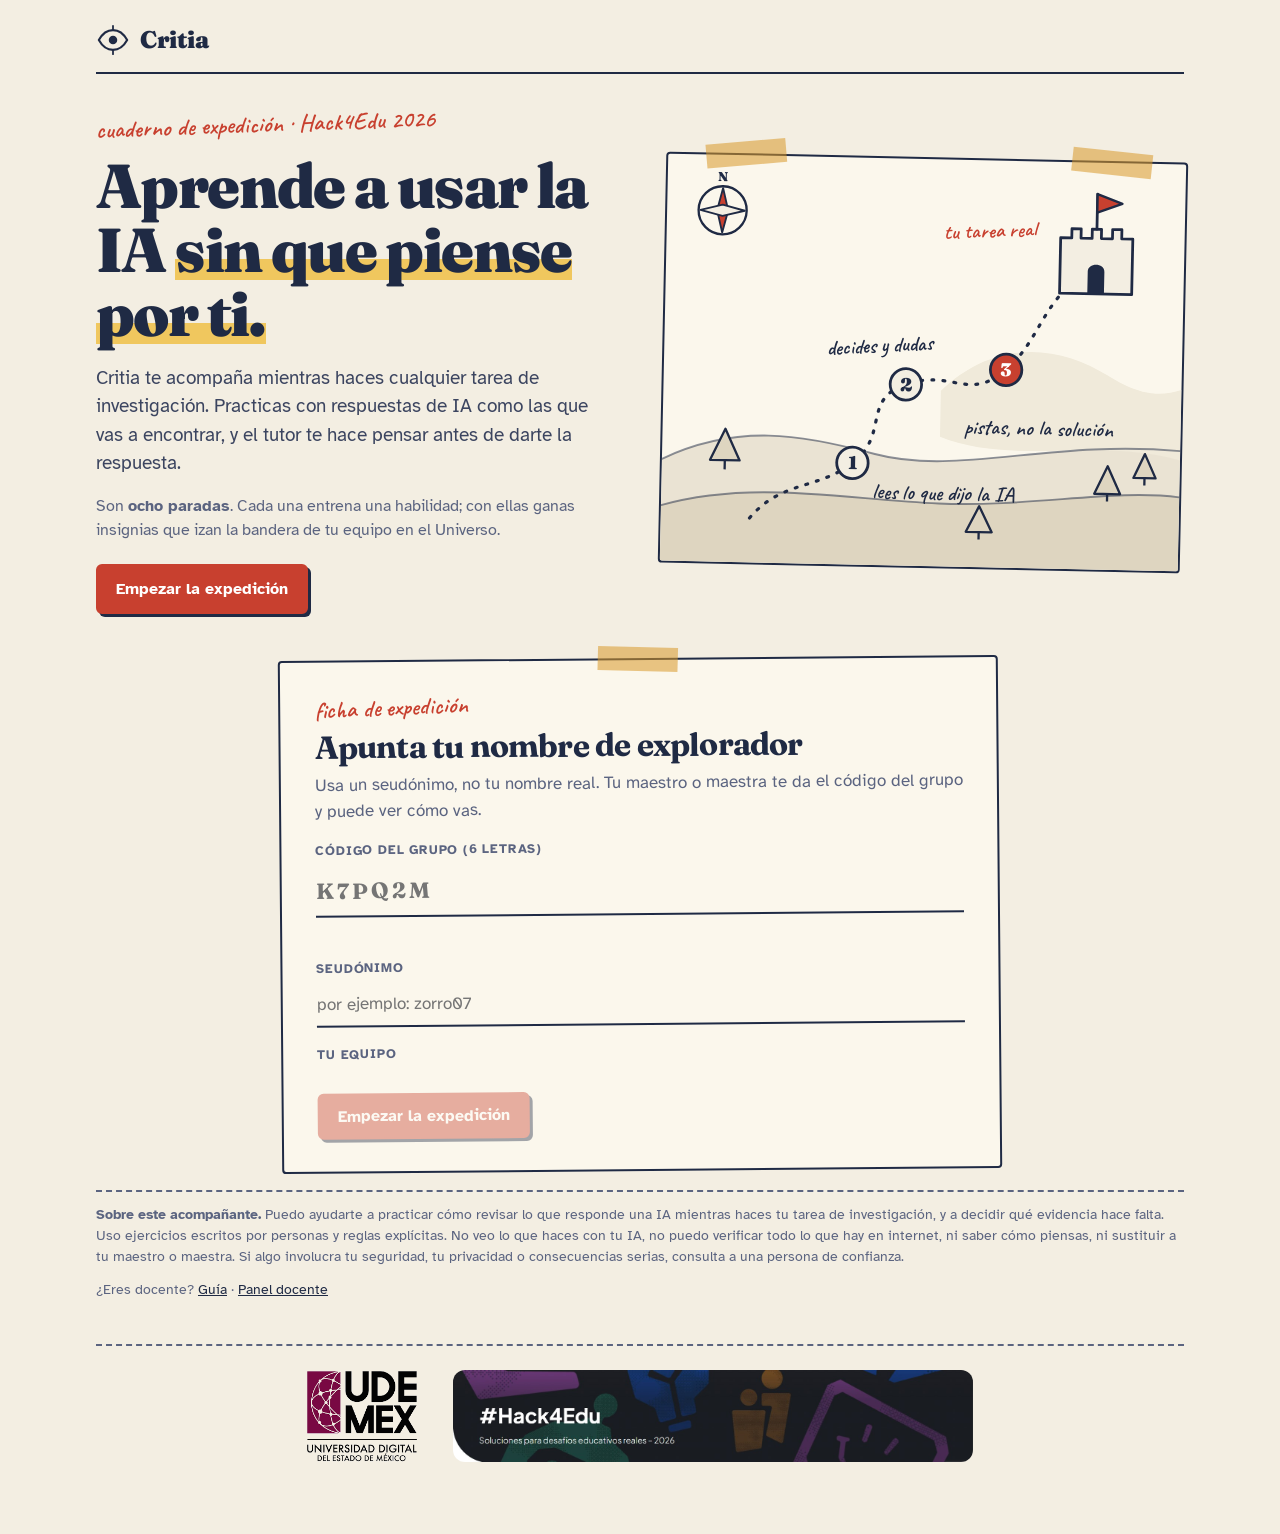
==== frontend/index.html @ 11d2f0dd "Se quita la leyenda del número de reto de la portada y del README Co-Authored-By: Claude Sonnet 5.5 " ====
<!doctype html>
<html lang="es">
<head>
<meta charset="utf-8">
<meta name="viewport" content="width=device-width, initial-scale=1">
<title>Critia · La expedición</title>
<link rel="stylesheet" href="assets/css/estilo.css">
</head>
<body>
<div class="contenedor ancho">
  <header class="cabecera">
    <a class="logo" href="index.html"><span class="ojo" id="logo-ojo"></span>Critia</a>
    <div class="jugador" id="jugador"></div>
  </header>

  <!-- Entrada -->
  <section id="entrada">
    <div class="heroe">
      <div class="heroe-txt">
        <div class="nota-mano">cuaderno de expedición · Hack4Edu 2026</div>
        <h1>Aprende a usar la IA <span class="marca">sin que piense por ti.</span></h1>
        <p class="lead">Critia te acompaña mientras haces cualquier tarea de investigación. Practicas con respuestas de IA como las que vas a encontrar, y el tutor te hace pensar antes de darte la respuesta.</p>
        <p class="paradas">Son <b>ocho paradas</b>. Cada una entrena una habilidad; con ellas ganas insignias que izan la bandera de tu equipo en el Universo.</p>
        <div class="heroe-acc">
          <a class="btn btn-primario" href="#ficha">Empezar la expedición</a>
        </div>
      </div>
      <div class="hoja">
        <span class="cinta c1"></span><span class="cinta c2"></span>
        <svg viewBox="0 0 560 440" role="img" aria-label="Mapa de una expedición: un camino punteado sube por las colinas pasando por tres paradas, leer lo que dijo la IA, decidir y recibir pistas, hasta un castillo con una bandera roja">
          <path d="M0 330C80 290 150 300 230 320C320 342 420 300 560 310V440H0Z" fill="#EAE3D3"/>
          <path d="M0 380C100 350 200 370 300 372C400 374 490 352 560 360V440H0Z" fill="#DED5C0"/>
          <path d="M300 250C360 190 430 200 480 230C520 254 540 250 560 244V320C470 296 380 330 300 300Z" fill="#F0EADA"/>
          <g fill="none" stroke="#1F2A44" stroke-width="2" stroke-linecap="round" opacity=".5"><path d="M0 330C80 290 150 300 230 320C320 342 420 300 560 310"/><path d="M0 380C100 350 200 370 300 372C400 374 490 352 560 360"/></g>
          <g fill="#DED5C0" stroke="#1F2A44" stroke-width="2.5" stroke-linejoin="round"><path d="M52 330L68 296L84 330Z"/><path d="M468 358L482 328L496 358Z"/><path d="M510 340L522 314L534 340Z"/><path d="M330 402L344 374L358 402Z"/></g>
          <g stroke="#1F2A44" stroke-width="2.5"><path d="M68 330V340M482 358V366M522 340V348M344 402V410"/></g>
          <path d="M96 392C130 350 170 360 206 330C246 298 214 262 262 244C312 226 330 262 370 226C400 198 404 170 430 140" fill="none" stroke="#1F2A44" stroke-width="3.5" stroke-dasharray="2 10" stroke-linecap="round"/>
          <g transform="translate(426 52)"><path d="M0 90V30H12V20H22V30H34V20H44V30H56V20H66V30H78V90Z" fill="#F3EEE2" stroke="#1F2A44" stroke-width="3" stroke-linejoin="round"/><path d="M30 90V66C30 56 48 56 48 66V90Z" fill="#1F2A44"/><path d="M39 20V-18" stroke="#1F2A44" stroke-width="3" stroke-linecap="round"/><path d="M39 -18L66 -8L39 2Z" fill="#C8402F" stroke="#1F2A44" stroke-width="2.5" stroke-linejoin="round"/></g>
          <g transform="translate(30 30)"><circle cx="30" cy="30" r="26" fill="none" stroke="#1F2A44" stroke-width="2.5"/><path d="M30 6L36 30L30 54L24 30Z" fill="#C8402F" stroke="#1F2A44" stroke-width="2" stroke-linejoin="round"/><path d="M6 30L30 24L54 30L30 36Z" fill="#F3EEE2" stroke="#1F2A44" stroke-width="2" stroke-linejoin="round"/><text x="30" y="-2" text-anchor="middle" font-family="Fraunces, Georgia, serif" font-weight="900" font-size="14" fill="#1F2A44">N</text></g>
          <g font-family="Fraunces, Georgia, serif" font-weight="900" font-size="20" text-anchor="middle">
            <g transform="translate(206 330)"><circle r="17" fill="#F3EEE2" stroke="#1F2A44" stroke-width="3"/><text y="7" fill="#1F2A44">1</text></g>
            <g transform="translate(262 244)"><circle r="17" fill="#F3EEE2" stroke="#1F2A44" stroke-width="3"/><text y="7" fill="#1F2A44">2</text></g>
            <g transform="translate(370 226)"><circle r="17" fill="#C8402F" stroke="#1F2A44" stroke-width="3"/><text y="7" fill="#fff">3</text></g>
          </g>
          <g font-family="Caveat, cursive" font-weight="600" font-size="23" fill="#1F2A44"><text x="228" y="368">lees lo que dijo la IA</text><text x="176" y="214" transform="rotate(-4 176 214)">decides y dudas</text><text x="326" y="296">pistas, no la solución</text><text x="300" y="86" fill="#C8402F" transform="rotate(-3 300 86)">tu tarea real</text></g>
        </svg>
      </div>
    </div>

    <div class="ficha" id="ficha">
      <span class="cinta c3"></span>
      <div class="nota-mano">ficha de expedición</div>
      <h2>Apunta tu nombre de explorador</h2>
      <p class="suave" style="margin:0 0 14px">Usa un seudónimo, no tu nombre real. Tu maestro o maestra te da el código del grupo y puede ver cómo vas.</p>

      <label for="grupo">Código del grupo (6 letras)</label>
      <input type="text" id="grupo" placeholder="K7PQ2M" maxlength="6" autocomplete="off" style="text-transform:uppercase;letter-spacing:3px;font-family:var(--serif);font-weight:700;font-size:22px">
      <div id="grupo-ok" class="peq" style="min-height:20px;margin-top:4px"></div>

      <label for="seudonimo">Seudónimo</label>
      <input type="text" id="seudonimo" placeholder="por ejemplo: zorro07" maxlength="24" autocomplete="off" pattern="[A-Za-z0-9_\-]{3,24}">

      <label>Tu equipo</label>
      <div class="equipos" id="equipos"></div>

      <div class="acciones">
        <button class="btn btn-primario" id="entrar" disabled>Empezar la expedición</button>
      </div>
    </div>

    <div class="aviso">
      <b>Sobre este acompañante.</b> Puedo ayudarte a practicar cómo revisar lo que responde una IA mientras haces tu tarea de investigación, y a decidir qué evidencia hace falta. Uso ejercicios escritos por personas y reglas explícitas. No veo lo que haces con tu IA, no puedo verificar todo lo que hay en internet, ni saber cómo piensas, ni sustituir a tu maestro o maestra. Si algo involucra tu seguridad, tu privacidad o consecuencias serias, consulta a una persona de confianza.
    </div>
    <p class="peq suave" style="margin:12px 0 0">¿Eres docente? <a href="guia.html">Guía</a> · <a href="docente.html">Panel docente</a></p>
  </section>

  <!-- Mapa -->
  <section id="mapa-seccion" class="oculto">
    <div class="mapa-cab">
      <div>
        <h1>El mapa</h1>
        <p class="suave" style="margin:0" id="mapa-sub">Abre una parada y elige un caso.</p>
      </div>
      <div class="racha" id="racha"></div>
    </div>
    <div class="mapas-sel" id="mapas-sel"></div>
    <div class="enlaces">
      <a class="btn btn-secundario" href="insignias.html">Mis insignias</a>
      <a class="btn btn-secundario" href="tablero.html" id="lnk-tablero">Tablero de equipos</a>
      <a class="btn btn-secundario" href="universo.html" id="lnk-universo">Universo</a>
    </div>
    <div class="sendero" id="sendero"></div>
  </section>
  <footer class="pie-site">
    <img class="pie-udemex" src="assets/img/udemex.png" alt="Universidad Digital del Estado de México">
    <img class="pie-banner" src="assets/img/hack4edu.jpg" alt="#Hack4Edu · Soluciones para desafíos educativos reales – 2026">
  </footer>
</div>

<script src="assets/js/iconos.js"></script>
<script src="assets/js/api.js"></script>
<script>
(async function () {
  document.getElementById('logo-ojo').innerHTML = ICONO.ojo;
  // iconos en enlaces
  document.querySelectorAll('.enlaces .btn').forEach((a, i) => { a.innerHTML = `<span style="width:20px;height:20px;display:inline-block">${[ICONO.medalla, ICONO.tablero, ICONO.bandera][i] || ''}</span>` + a.textContent.trim(); });

  const alumno = Sesion.leer();
  const meta = await api('/meta');

  // ---- Entrada ----
  const cajaEquipos = document.getElementById('equipos');
  let equipoElegido = null;
  meta.equipos.forEach(e => {
    const b = document.createElement('button');
    b.className = 'equipo-btn'; b.type = 'button';
    b.innerHTML = `${escudoHtml(e)}${e}`;
    b.onclick = () => { equipoElegido = e; [...cajaEquipos.children].forEach(x => x.classList.remove('activo')); b.classList.add('activo'); validar(); };
    cajaEquipos.appendChild(b);
  });
  const inp = document.getElementById('seudonimo');
  const inpG = document.getElementById('grupo');
  const okG = document.getElementById('grupo-ok');
  const btnEntrar = document.getElementById('entrar');
  let grupoValido = null;
  function validar() { btnEntrar.disabled = !(inp.value.trim().length >= 3 && equipoElegido && grupoValido); }
  inp.oninput = validar;
  let t = null;
  inpG.oninput = () => {
    inpG.value = inpG.value.toUpperCase().replace(/[^A-Z0-9]/g, '');
    grupoValido = null; okG.textContent = ''; validar();
    clearTimeout(t);
    if (inpG.value.length === 6) t = setTimeout(async () => {
      try { const g = await api(`/grupo/${inpG.value}`); grupoValido = g.codigo; okG.innerHTML = `<span style="color:var(--hierba);font-weight:700">Grupo ${esc(g.nombre)}</span>`; }
      catch { okG.innerHTML = '<span style="color:var(--sello)">Ese código no existe. Revísalo con tu maestro.</span>'; }
      validar();
    }, 250);
  };
  btnEntrar.onclick = async () => {
    try { const a = await api('/alumno', 'POST', { seudonimo: inp.value.trim(), equipo: equipoElegido, grupo: grupoValido }); Sesion.guardar(a); mostrarMapa(a); }
    catch (e) { toast(e.message); }
  };

  // ---- Mapa ----
  async function mostrarMapa(a) {
    document.querySelector('.contenedor').classList.remove('ancho');
    document.getElementById('entrada').classList.add('oculto');
    document.getElementById('mapa-seccion').classList.remove('oculto');
    a = await Sesion.conMapas() || a;
    const mapaId = a.mapa;
    const q = mapaId ? `&mapa=${mapaId}` : '';
    const [casos, prog] = await Promise.all([api(`/casos?seudonimo=${encodeURIComponent(a.seudonimo)}${q}`), api(`/alumno/${a.seudonimo}/progreso?x=1${q}`)]);
    pintarCabecera(a, prog.sentidos_total);
    const mapaActual = (a.mapas || []).find(m => m.id === mapaId);
    if (a.grupo_nombre) document.getElementById('mapa-sub').textContent = `Grupo ${a.grupo_nombre}${mapaActual ? ' · ' + mapaActual.nombre : ''}. Abre una parada y elige un caso.`;
    // selector de mapas (una materia por profesor dentro del mismo grupo)
    const sel = document.getElementById('mapas-sel');
    sel.innerHTML = (a.mapas || []).length > 1 ? (a.mapas || []).map(m => `<button type="button" class="mapa-tab ${m.id === mapaId ? 'activo' : ''}" data-id="${+m.id}">${esc(m.nombre)}<small>${esc(m.docente || '')}</small></button>`).join('') : '';
    [...sel.querySelectorAll('.mapa-tab')].forEach(b => b.onclick = () => { Sesion.elegirMapa(+b.dataset.id); mostrarMapa(Sesion.leer()); });
    if (a.grupo) { document.getElementById('lnk-tablero').href = `tablero.html?grupo=${a.grupo}${mapaId ? '&mapa=' + mapaId : ''}`; document.getElementById('lnk-universo').href = `universo.html?grupo=${a.grupo}`; }

    const puntos = Array.from({ length: prog.racha_para_detective }, (_, k) => `<i class="${k < prog.racha ? 'on' : ''}"></i>`).join('');
    document.getElementById('racha').innerHTML = `<span class="racha-num">${prog.racha}</span><span class="peq">en racha <span class="racha-puntos">${puntos}</span></span>`;
    // lo que tu progreso aporta al equipo (siempre visible, aunque el equipo vaya perdiendo)
    if (a.grupo) api(`/universo/${a.grupo}`).then(u => {
      const m = (u.mapas || []).find(x => x.id === mapaId) || (u.mapas || [])[0]; if (!m) return;
      const mios = m.territorios.filter(t => t.dueno === a.equipo).length;
      const bono = prog.racha >= u.reglas.racha_bono;
      const txt = `Tu equipo tiene <b>${mios}</b> de 8 territorios en este mapa` + (m.isla?.dueno === a.equipo ? ' y la isla del detective' : '') + '. ' +
        (bono ? `Tu racha de ${prog.racha} aporta <b>+${u.reglas.puntos_bono}</b> al territorio donde juegas.` : `Con ${u.reglas.racha_bono} casos seguidos bien revisados, tu racha aporta +${u.reglas.puntos_bono} a tu equipo.`);
      let el = document.getElementById('aporte'); if (!el) { el = document.createElement('p'); el.id = 'aporte'; el.className = 'peq suave'; el.style.margin = '6px 0 0'; document.getElementById('racha').after(el); }
      el.innerHTML = txt;
    }).catch(() => {});

    const todos = Object.values(casos).flat();
    const det = todos.find(c => c.especial === 'detective');
    const send = document.getElementById('sendero');
    send.innerHTML = '';
    let primeraPendiente = null;
    const paradas = [];

    meta.misiones.forEach(m => {
      const lista = (casos[m.n] || []).filter(c => !c.especial);
      const hechos = lista.filter(c => prog.casos[c.id]).length;
      const completa = lista.length > 0 && hechos === lista.length;
      const vacia = lista.length === 0;
      if (!completa && !vacia && primeraPendiente === null) primeraPendiente = m.n;
      paradas.push({ m, lista, hechos, completa, vacia });
    });

    paradas.forEach(({ m, lista, hechos, completa, vacia }) => {
      const el = document.createElement('div');
      el.className = 'parada' + (completa ? ' completa' : '') + (vacia ? ' bloqueada' : '') + (m.n === primeraPendiente ? ' actual' : '');
      el.innerHTML = `
        <div class="marca">${m.n}</div>
        <div>
          <div class="nombre">${m.nombre}${vacia ? '' : `<span class="avance">${hechos} de ${lista.length}</span>`}</div>
          <div class="desc">${m.descripcion}</div>
          <div class="pins">
            ${vacia ? '<span class="pin hecho">próximamente</span>' : lista.map(c => {
              const h = prog.casos[c.id];
              return `<a class="pin ${h ? 'hecho' : 'pendiente'} ${c.provisional ? 'provisional' : ''}" href="caso.html?id=${encodeURIComponent(c.id)}">${esc(c.titulo)}${h ? `<span class="n">${h.sentidos.length}/3</span>` : ''}</a>`;
            }).join('')}
          </div>
        </div>
        ${completa ? `<div class="sello">${ICONO.sello}</div>` : ''}`;
      send.appendChild(el);
    });

    if (det) {
      const hecho = prog.casos[det.id];
      const abierto = prog.detective_desbloqueado;
      const el = document.createElement('div');
      el.className = 'parada detective' + (abierto ? ' actual' : ' bloqueada') + (hecho ? ' completa' : '');
      el.innerHTML = `
        <div class="marca"><span style="width:26px;height:26px;display:block">${abierto ? ICONO.lupa : ICONO.candado}</span></div>
        <div>
          <div class="nombre">${esc(det.titulo)}</div>
          <div class="desc">${abierto ? 'Abierto. Un caso para resolver con tu equipo y presentar al grupo.' : `Se abre con ${prog.racha_para_detective} casos seguidos bien revisados: atinar sin pista, o corregirte después de la pista.`}</div>
          ${abierto ? `<div class="pins"><a class="pin ${hecho ? 'hecho' : 'pendiente'}" href="caso.html?id=${encodeURIComponent(det.id)}">${hecho ? 'Resuelto' : 'Abrir el caso'}</a></div>` : ''}
        </div>
        ${hecho ? `<div class="sello">${ICONO.sello}</div>` : ''}`;
      send.appendChild(el);
    }
    dibujarSendero();
  }

  // Línea que une las marcas de las paradas
  function dibujarSendero() {
    const send = document.getElementById('sendero');
    const viejo = send.querySelector('svg.trazo'); if (viejo) viejo.remove();
    const marcas = [...send.querySelectorAll('.parada .marca')];
    if (marcas.length < 2) return;
    const base = send.getBoundingClientRect();
    const pts = marcas.map(mk => { const r = mk.getBoundingClientRect(); return [r.left - base.left + r.width / 2, r.top - base.top + r.height / 2]; });
    let d = `M ${pts[0][0]} ${pts[0][1]}`;
    for (let i = 1; i < pts.length; i++) {
      const [x0, y0] = pts[i - 1], [x1, y1] = pts[i];
      const dx = (i % 2 ? 26 : -26);
      d += ` C ${x0 + dx} ${y0 + (y1 - y0) * .5}, ${x1 + dx} ${y0 + (y1 - y0) * .5}, ${x1} ${y1}`;
    }
    const svg = document.createElementNS('http://www.w3.org/2000/svg', 'svg');
    svg.setAttribute('class', 'trazo');
    svg.setAttribute('viewBox', `0 0 ${base.width} ${send.scrollHeight}`);
    svg.setAttribute('preserveAspectRatio', 'none');
    svg.innerHTML = `<path d="${d}" fill="none" stroke="#1F2A44" stroke-width="3" stroke-dasharray="8 7" stroke-linecap="round"/>`;
    send.prepend(svg);
  }
  window.addEventListener('resize', () => { if (!document.getElementById('mapa-seccion').classList.contains('oculto')) dibujarSendero(); });
  document.fonts && document.fonts.ready.then(() => { if (!document.getElementById('mapa-seccion').classList.contains('oculto')) dibujarSendero(); });

  if (alumno) mostrarMapa(alumno);
})();
</script>
</body>
</html>
---- frontend/assets/css/estilo.css ----
/* Critia — cuaderno de expedición */
@import url('https://fonts.googleapis.com/css2?family=Fraunces:opsz,wght@9..144,500;9..144,700;9..144,900&family=Atkinson+Hyperlegible:ital,wght@0,400;0,700;1,400&family=Caveat:wght@600&display=swap');

:root {
  --papel: #F3EEE2;
  --papel-2: #EAE3D3;
  --papel-3: #DED5C0;
  --tinta: #1F2A44;
  --tinta-suave: #5B6480;
  --sello: #C8402F;
  --hierba: #4F7A4A;
  --ambar: #D99A2B;
  --ambar-claro: #F4E2B8;
  --rojo: #C8402F; --azul: #2F5FA8; --verde: #4F7A4A; --amarillo: #D99A2B; --violeta: #6B2D9E;
  --trazo: 2px;
  --r: 6px;
  --serif: 'Fraunces', Georgia, serif;
  --sans: 'Atkinson Hyperlegible', system-ui, sans-serif;
}

* { box-sizing: border-box; }
html, body { margin: 0; padding: 0; }
body {
  font-family: var(--sans);
  background: var(--papel);
  color: var(--tinta);
  line-height: 1.5;
  font-size: 17px;
  min-height: 100vh;
}
a { color: var(--tinta); }
button { font-family: inherit; }
.oculto { display: none !important; }
:focus-visible { outline: 3px solid var(--ambar); outline-offset: 2px; }
@media (prefers-reduced-motion: reduce) { *, *::before, *::after { animation: none !important; transition: none !important; } }

.contenedor { max-width: 760px; margin: 0 auto; padding: 16px 16px 72px; }

/* ---------- Cabecera ---------- */
.cabecera { display: flex; align-items: center; justify-content: space-between; gap: 12px; padding: 6px 0 14px; border-bottom: var(--trazo) solid var(--tinta); margin-bottom: 20px; }
.logo { display: flex; align-items: center; gap: 10px; font-family: var(--serif); font-weight: 900; font-size: 24px; letter-spacing: -.3px; text-decoration: none; color: var(--tinta); }
.logo .ojo { width: 34px; height: 34px; flex: 0 0 34px; }
.jugador { display: flex; align-items: center; gap: 10px; font-size: 15px; }
.ficha-equipo { width: 12px; height: 12px; border-radius: 50%; display: inline-block; border: 2px solid var(--tinta); }
.ficha-equipo.rojo { background: var(--rojo); } .ficha-equipo.azul { background: var(--azul); }
.ficha-equipo.verde { background: var(--verde); } .ficha-equipo.amarillo { background: var(--amarillo); } .ficha-equipo.violeta { background: var(--violeta); }
.sentidos-pill { font-family: var(--serif); font-weight: 700; font-size: 18px; }
.sentidos-pill small { font-family: var(--sans); font-weight: 400; font-size: 13px; color: var(--tinta-suave); margin-left: 3px; }

/* ---------- Bloques ---------- */
.tarjeta { background: transparent; border: var(--trazo) solid var(--tinta); border-radius: var(--r); padding: 20px; }
.tarjeta + .tarjeta { margin-top: 18px; }
h1 { font-family: var(--serif); font-weight: 900; font-size: 34px; line-height: 1.1; margin: 0 0 8px; letter-spacing: -.5px; }
h2 { font-family: var(--serif); font-weight: 700; font-size: 22px; line-height: 1.2; margin: 0 0 8px; }
p { margin: 8px 0; }
.suave { color: var(--tinta-suave); }
.peq { font-size: 14px; }

/* ---------- Botones ---------- */
.btn { display: inline-flex; align-items: center; justify-content: center; gap: 8px; border: var(--trazo) solid var(--tinta); border-radius: var(--r); padding: 11px 18px; font-weight: 700; font-size: 16px; cursor: pointer; background: var(--papel); color: var(--tinta); text-decoration: none; transition: transform .08s; }
.btn:active { transform: translate(1px, 1px); }
.btn:disabled { opacity: .4; cursor: not-allowed; }
.btn-primario { background: var(--sello); border-color: var(--sello); color: #fff; box-shadow: 3px 3px 0 var(--tinta); }
.btn-primario:active { box-shadow: 1px 1px 0 var(--tinta); }
.btn-secundario { background: var(--papel); }
.btn-enlace { border: 0; background: transparent; text-decoration: underline; text-underline-offset: 3px; padding: 6px 8px; font-weight: 400; color: var(--tinta-suave); }

/* ---------- Formularios ---------- */
label { display: block; font-weight: 700; margin: 16px 0 6px; }
input[type=text], input[type=password], textarea, select {
  width: 100%; background: #fff; color: var(--tinta); border: var(--trazo) solid var(--tinta);
  border-radius: var(--r); padding: 11px 13px; font-size: 17px; font-family: inherit;
}
textarea { min-height: 96px; resize: vertical; }

.equipos { display: grid; grid-template-columns: repeat(4, 1fr); gap: 10px; }
.equipo-btn { border: var(--trazo) solid var(--tinta); background: var(--papel); color: var(--tinta); border-radius: var(--r); padding: 12px 6px; font-weight: 700; cursor: pointer; text-transform: capitalize; }
.equipo-btn .ficha-equipo { width: 22px; height: 22px; display: block; margin: 0 auto 6px; }
.equipo-btn.activo { background: var(--tinta); color: var(--papel); }
.equipo-btn.activo .ficha-equipo { border-color: var(--papel); }

/* ---------- Mapa: sendero ---------- */
.mapa-cab { display: flex; justify-content: space-between; align-items: flex-end; gap: 16px; flex-wrap: wrap; margin-bottom: 8px; }
.racha { display: flex; align-items: baseline; gap: 8px; }
.racha-num { font-family: var(--serif); font-weight: 900; font-size: 40px; line-height: 1; color: var(--ambar); }
.racha-puntos { display: inline-flex; gap: 5px; margin-left: 6px; vertical-align: middle; }
.racha-puntos i { width: 12px; height: 12px; border-radius: 50%; border: 2px solid var(--tinta); display: block; }
.racha-puntos i.on { background: var(--ambar); }
.enlaces { display: flex; gap: 8px; flex-wrap: wrap; margin: 14px 0 6px; }

.sendero { position: relative; margin-top: 10px; }
.sendero svg.trazo { position: absolute; left: 0; top: 0; width: 100%; height: 100%; pointer-events: none; z-index: 0; }
.parada { position: relative; display: grid; grid-template-columns: 64px 1fr; gap: 14px; padding: 18px 0 22px; }
.parada .marca { width: 52px; height: 52px; border-radius: 50%; border: 3px solid var(--tinta); background: var(--papel); display: grid; place-items: center; font-family: var(--serif); font-weight: 900; font-size: 22px; position: relative; z-index: 1; margin-left: 6px; }
.parada.completa .marca { background: var(--hierba); color: var(--papel); border-color: var(--hierba); }
.parada.actual .marca { background: var(--ambar); border-color: var(--tinta); }
.parada.bloqueada .nombre, .parada.bloqueada .desc, .parada.bloqueada .pins { opacity: .5; }
.parada.bloqueada .marca { color: var(--tinta-suave); border-color: var(--tinta-suave); border-style: dashed; }
.parada .nombre { font-family: var(--serif); font-weight: 700; font-size: 22px; line-height: 1.15; margin-top: 10px; }
.parada .desc { color: var(--tinta-suave); font-size: 15px; margin: 4px 0 10px; max-width: 52ch; }
.parada .avance { font-size: 13px; color: var(--tinta-suave); margin-left: 8px; font-family: var(--sans); font-weight: 400; }
.pins { display: flex; flex-direction: column; gap: 6px; }
.pin { display: inline-flex; align-items: center; gap: 10px; text-decoration: none; font-size: 16px; padding: 8px 12px; border: var(--trazo) solid var(--tinta); border-radius: var(--r); background: #fff; width: fit-content; max-width: 100%; }
.pin::before { content: ""; width: 10px; height: 10px; border-radius: 50%; border: 2px solid var(--tinta); flex: 0 0 10px; }
.pin.hecho { border-style: dashed; background: transparent; color: var(--tinta-suave); }
.pin.hecho::before { background: var(--hierba); border-color: var(--hierba); }
.pin.pendiente:hover { background: var(--ambar-claro); }
.pin.provisional::after { content: "nuevo"; font-size: 12px; background: var(--ambar); color: var(--tinta); padding: 1px 7px; border-radius: 999px; }
.pin .n { font-size: 13px; color: var(--tinta-suave); }
.sello { position: absolute; right: 0; top: 14px; width: 74px; height: 74px; transform: rotate(-12deg); }
.detective .marca { background: var(--tinta); color: var(--papel); }
.detective.bloqueada .marca { background: var(--papel); color: var(--tinta); }

/* ---------- Caso ---------- */
.pasos { display: grid; grid-template-columns: repeat(4, 1fr); gap: 6px; margin-bottom: 18px; }
.paso { height: 8px; border: 2px solid var(--tinta); border-radius: 4px; background: var(--papel); }
.paso.activo { background: var(--ambar); }
.paso.hecho { background: var(--tinta); }
.etiqueta-mision { font-size: 14px; color: var(--tinta-suave); }
.situacion { border-left: 4px solid var(--tinta); padding: 6px 0 6px 16px; margin: 16px 0; white-space: pre-line; font-size: 18px; line-height: 1.55; }
.pregunta { font-family: var(--serif); font-weight: 700; font-size: 21px; margin: 18px 0 12px; }
.opciones { display: grid; gap: 10px; }
.opcion { display: flex; gap: 14px; align-items: flex-start; text-align: left; background: #fff; border: var(--trazo) solid var(--tinta); border-radius: var(--r); padding: 12px 14px; color: var(--tinta); cursor: pointer; font-size: 17px; line-height: 1.4; }
.opcion .letra { flex: 0 0 32px; height: 32px; border-radius: 50%; border: 2px solid var(--tinta); display: grid; place-items: center; font-family: var(--serif); font-weight: 900; }
.opcion.elegida { background: var(--tinta); color: var(--papel); }
.opcion.elegida .letra { background: var(--ambar); color: var(--tinta); border-color: var(--ambar); }
.opcion:disabled { cursor: default; }

.confianza { margin-top: 20px; }
.confianza-cab { display: flex; justify-content: space-between; align-items: baseline; }
.confianza-valor { font-family: var(--serif); font-weight: 900; font-size: 34px; color: var(--ambar); line-height: 1; }
input[type=range] { width: 100%; accent-color: var(--ambar); margin: 10px 0 4px; height: 28px; }
.escala { display: flex; justify-content: space-between; font-size: 13px; color: var(--tinta-suave); }

.tutor { position: relative; display: grid; grid-template-columns: 44px 1fr; gap: 14px; background: var(--ambar-claro); border: var(--trazo) solid var(--tinta); border-radius: var(--r); padding: 16px 18px 16px 14px; margin-top: 18px; }
.tutor::after { content: ""; position: absolute; right: -2px; top: -2px; width: 0; height: 0; border-style: solid; border-width: 0 26px 26px 0; border-color: transparent var(--papel) transparent transparent; }
.tutor .avatar { width: 44px; height: 44px; }
.tutor .dice { font-weight: 700; font-size: 17px; }
.tutor .motivo { font-size: 14px; color: var(--tinta-suave); margin-top: 6px; }
.tutor .pista { margin-top: 10px; padding: 10px 12px; background: #fff; border: 2px dashed var(--tinta); border-radius: var(--r); }
.tutor .pista b { color: var(--sello); }

.sentidos-ganados { display: grid; grid-template-columns: repeat(3, 1fr); gap: 10px; margin: 16px 0; }
.sentido { text-align: center; padding: 14px 8px 12px; border: var(--trazo) dashed var(--tinta-suave); border-radius: var(--r); color: var(--tinta-suave); }
.sentido.ganado { border-style: solid; border-color: var(--hierba); color: var(--tinta); background: #fff; animation: pop .35s ease; }
.sentido .icono { width: 30px; height: 30px; margin: 0 auto 6px; display: block; }
.sentido .nombre { font-weight: 700; font-size: 15px; }
@keyframes pop { 0% { transform: scale(.7); } 70% { transform: scale(1.06); } 100% { transform: scale(1); } }
.explicacion { background: #fff; border: var(--trazo) solid var(--tinta); border-radius: var(--r); padding: 14px 16px; margin-top: 10px; line-height: 1.55; }
.aviso { font-size: 14px; color: var(--tinta-suave); border-top: 2px dashed var(--tinta-suave); padding-top: 12px; margin-top: 20px; }
.acciones { display: flex; gap: 10px; flex-wrap: wrap; align-items: center; margin-top: 20px; }

.toast { position: fixed; left: 50%; bottom: 24px; transform: translateX(-50%); background: var(--tinta); color: var(--papel); padding: 12px 18px; border-radius: var(--r); z-index: 10; max-width: 90vw; }

@media (max-width: 600px) {
  body { font-size: 16px; }
  .contenedor { padding: 12px 14px 64px; }
  h1 { font-size: 28px; }
  .parada { grid-template-columns: 52px 1fr; gap: 10px; }
  .parada .marca { width: 44px; height: 44px; font-size: 19px; margin-left: 4px; }
  .parada .nombre { font-size: 19px; }
  .equipos { grid-template-columns: repeat(2, 1fr); }
  .sello { width: 60px; height: 60px; top: 10px; }
  .logo { font-size: 20px; }
  .sentidos-pill { font-size: 16px; }
}

/* ---------- Objetivo e institución (entrada) ---------- */
.objetivo { max-width: 64ch; font-size: 17px; line-height: 1.55; border-left: 4px solid var(--ambar); padding-left: 14px; margin: 14px 0 10px; }
.institucion { display: flex; align-items: center; gap: 14px; margin-top: 22px; padding-top: 16px; border-top: 2px dashed var(--tinta-suave); color: var(--tinta-suave); font-size: 14px; }
.institucion img { width: 150px; max-width: 42vw; height: auto; display: block; }
.pie-inst { display: flex; align-items: center; justify-content: center; gap: 10px; margin-top: 40px; color: var(--tinta-suave); font-size: 13px; }
.pie-inst img { width: 90px; height: auto; opacity: .85; }
.pie-h4e { margin: 18px auto 0; max-width: 760px; }
.pie-h4e img { display: block; width: 100%; height: auto; border-radius: 14px; }
@media (max-width: 600px) {
  .objetivo { font-size: 16px; }
  .institucion { flex-direction: column; align-items: flex-start; gap: 8px; }
  .institucion img { width: 130px; }
}

/* Habilidad del marco teórico mostrada al cierre del caso */
.habilidad-caja{display:flex;gap:12px;align-items:flex-start;margin:14px 0 6px;padding:12px 14px;border:1.5px dashed var(--hierba);border-radius:10px;background:rgba(79,122,74,.07);font-size:15px}
.habilidad-caja .icono{width:26px;height:26px;flex:none;color:var(--hierba)}
.habilidad-caja .icono svg{width:26px;height:26px}
.habilidad-caja:empty{display:none}

/* Selector de postulados en el generador */
.post-grid{display:grid;grid-template-columns:repeat(auto-fill,minmax(300px,1fr));gap:10px;margin:6px 0 14px}
.post-card{display:flex;gap:10px;align-items:flex-start;padding:10px 12px;border:1.5px solid var(--tinta);border-radius:10px;background:#fff;cursor:pointer;font-weight:400;margin:0}
.post-card:has(input:checked){background:rgba(217,154,43,.14);border-color:var(--sello);box-shadow:0 0 0 2px var(--ambar-claro)}
.post-card input{margin-top:4px;flex:none}
.post-card .post-titulo{font-family:var(--serif);font-weight:700;font-size:16px}
.post-card .peq{margin-top:3px}

/* Escudos de equipo */
.escudo { width: 28px; height: 28px; object-fit: contain; display: inline-block; vertical-align: middle; }
.equipo-btn .escudo { width: 56px; height: 56px; display: block; margin: 0 auto 4px; }
/* Selector de mapa (materia) del grupo */
.mapas-sel { display: flex; flex-wrap: wrap; gap: 8px; margin: 10px 0 4px; }
.mapas-sel .mapa-tab { border: 1.5px solid var(--tinta); border-radius: 999px; padding: 6px 14px; background: #fff; cursor: pointer; font: inherit; font-size: 14px; }
.mapas-sel .mapa-tab small { color: var(--tinta-suave); margin-left: 6px; }
.mapas-sel .mapa-tab.activo { background: var(--tinta); color: var(--papel); }
.mapas-sel .mapa-tab.activo small { color: rgba(243,238,226,.75); }

/* ---------- Portada (entrada) ---------- */
.contenedor.ancho { max-width: 1120px; }
.nota-mano { font-family: 'Caveat', cursive; font-weight: 600; font-size: 24px; color: var(--sello); transform: rotate(-2deg); transform-origin: left; }
.heroe { display: flex; flex-wrap: wrap; gap: 44px; align-items: center; padding: 18px 0 10px; }
.heroe-txt { flex: 1 1 440px; min-width: 0; }
.heroe-txt h1 { font-size: clamp(36px, 5.4vw, 62px); line-height: 1.03; letter-spacing: -1.6px; margin: 6px 0 18px; }
.marca { background: linear-gradient(transparent 62%, #F0C75E 62%, #F0C75E 90%, transparent 90%); }
.lead { font-size: 19px; max-width: 30em; color: #3C4560; margin: 0 0 24px; }
.heroe-acc { display: flex; flex-wrap: wrap; gap: 20px; align-items: center; }
.heroe-acc a:not(.btn) { text-underline-offset: 5px; }
.hoja { position: relative; flex: 1 1 440px; min-width: 0; max-width: 560px; margin: 0 auto; transform: rotate(1.2deg); }
.hoja svg { display: block; width: 100%; height: auto; background: #FBF7EC; border: var(--trazo) solid var(--tinta); border-radius: 4px; }
.cinta { position: absolute; width: 80px; height: 24px; background: var(--ambar); opacity: .55; z-index: 2; }
.cinta.c1 { top: -12px; left: 40px; transform: rotate(-6deg); }
.cinta.c2 { top: -10px; right: 36px; transform: rotate(5deg); }
.cinta.c3 { top: -13px; left: 50%; margin-left: -40px; transform: rotate(2deg); }
.ficha { position: relative; width: 100%; max-width: 720px; margin: 34px auto 0; background: #FBF7EC; border: var(--trazo) solid var(--tinta); border-radius: 4px; padding: 30px 34px 32px; transform: rotate(-.5deg); }
.ficha h2 { font-size: 32px; letter-spacing: -.8px; margin: 0 0 6px; }
.ficha label { font-size: 13px; letter-spacing: .8px; text-transform: uppercase; color: var(--tinta-suave); margin: 18px 0 4px; }
.ficha input[type=text] { background: transparent; border: 0; border-bottom: var(--trazo) solid var(--tinta); border-radius: 0; padding-left: 0; }
.ficha .acciones { margin-top: 24px; }
@media (max-width: 760px) {
    .heroe { gap: 30px; }
  .ficha { padding: 26px 20px 26px; }
  }
.paradas { font-size: 16px; color: var(--tinta-suave); max-width: 32em; margin: -8px 0 22px; }
.pie-site { display: flex; flex-wrap: wrap; align-items: center; justify-content: center; gap: 24px 36px; margin: 44px auto 0; padding-top: 24px; border-top: 2px dashed var(--tinta-suave); }
.pie-site .pie-udemex { width: 110px; height: auto; }
.pie-site .pie-banner { width: 100%; max-width: 520px; height: auto; border-radius: 12px; display: block; }
@media (max-width: 600px) { .pie-site { flex-direction: column; gap: 16px; } }
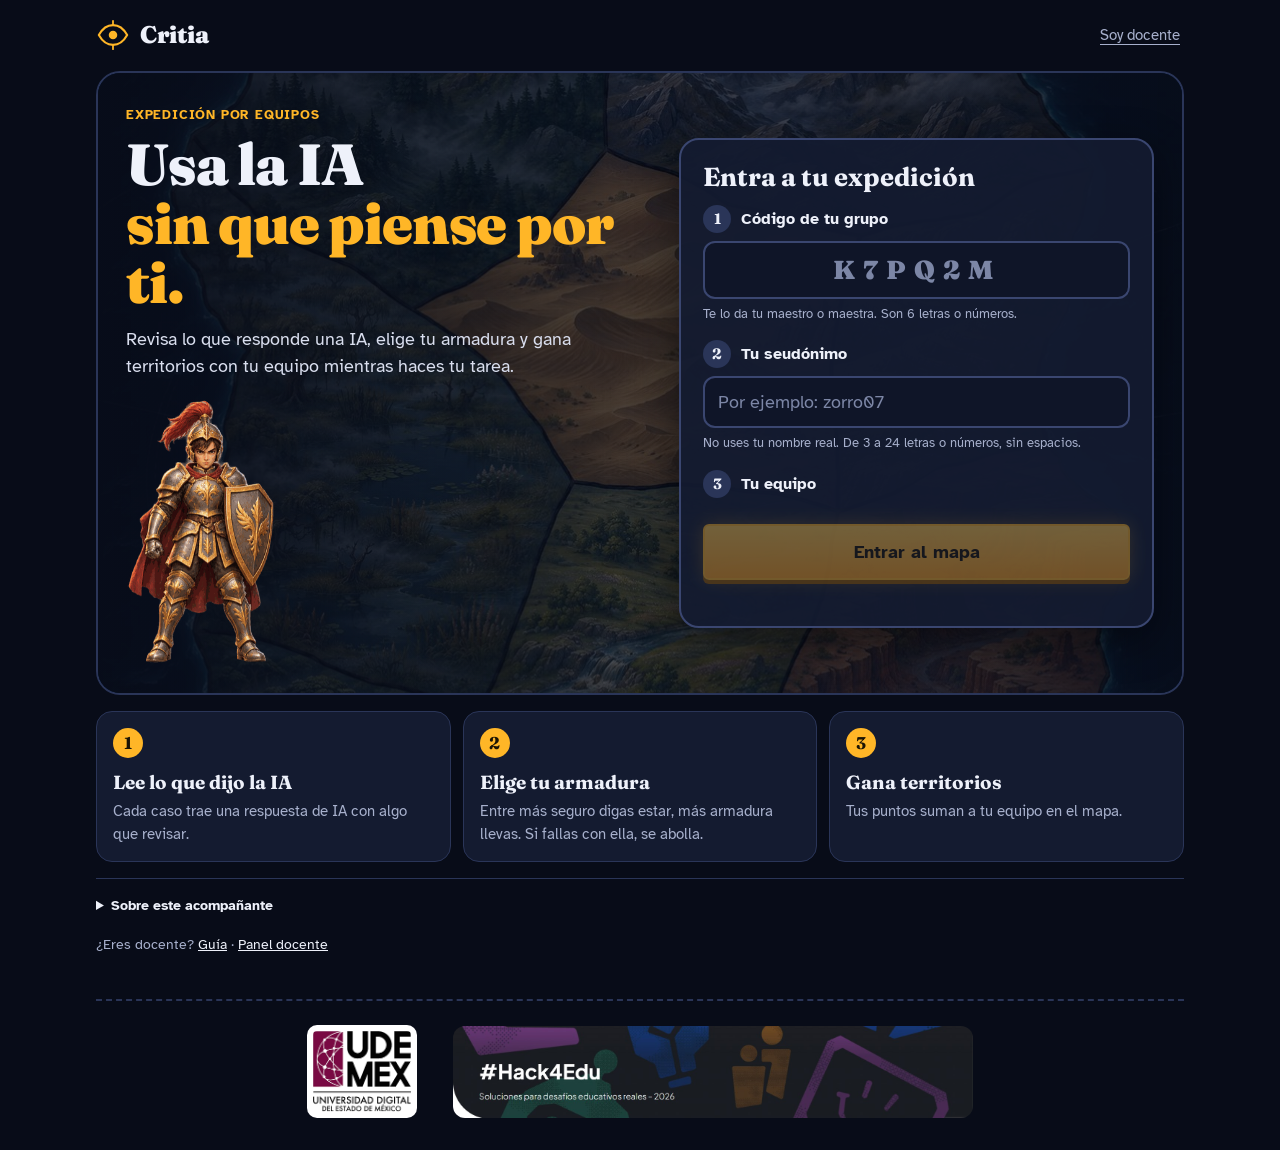
==== commit ac4cf937: "Portada de entrada con el estilo del juego - Tema oscuro, mapa ilustrado de fondo y guerrero; la tar" ====
--- a/frontend/index.html
+++ b/frontend/index.html
@@ -2,109 +2,108 @@
 <html lang="es">
 <head>
 <meta charset="utf-8">
-<meta name="viewport" content="width=device-width, initial-scale=1">
+<meta name="viewport" content="width=device-width, initial-scale=1, viewport-fit=cover">
+<meta name="theme-color" content="#0F1528">
 <title>Critia · La expedición</title>
 <link rel="stylesheet" href="assets/css/estilo.css">
+<link rel="stylesheet" href="assets/css/juego.css">
 </head>
-<body>
-<div class="contenedor ancho">
-  <header class="cabecera">
+<body class="juego portada-juego">
+<div class="portada" id="portada">
+  <header class="pt-barra">
     <a class="logo" href="index.html"><span class="ojo" id="logo-ojo"></span>Critia</a>
-    <div class="jugador" id="jugador"></div>
+    <a class="pt-docente" href="docente.html">Soy docente</a>
   </header>
 
-  <!-- Entrada -->
-  <section id="entrada">
-    <div class="heroe">
-      <div class="heroe-txt">
-        <div class="nota-mano">cuaderno de expedición · Hack4Edu 2026</div>
-        <h1>Aprende a usar la IA <span class="marca">sin que piense por ti.</span></h1>
-        <p class="lead">Critia te acompaña mientras haces cualquier tarea de investigación. Practicas con respuestas de IA como las que vas a encontrar, y el tutor te hace pensar antes de darte la respuesta.</p>
-        <p class="paradas">Son <b>ocho paradas</b>. Cada una entrena una habilidad; con ellas ganas insignias que izan la bandera de tu equipo en el Universo.</p>
-        <div class="heroe-acc">
-          <a class="btn btn-primario" href="#ficha">Empezar la expedición</a>
-        </div>
-      </div>
-      <div class="hoja">
-        <span class="cinta c1"></span><span class="cinta c2"></span>
-        <svg viewBox="0 0 560 440" role="img" aria-label="Mapa de una expedición: un camino punteado sube por las colinas pasando por tres paradas, leer lo que dijo la IA, decidir y recibir pistas, hasta un castillo con una bandera roja">
-          <path d="M0 330C80 290 150 300 230 320C320 342 420 300 560 310V440H0Z" fill="#EAE3D3"/>
-          <path d="M0 380C100 350 200 370 300 372C400 374 490 352 560 360V440H0Z" fill="#DED5C0"/>
-          <path d="M300 250C360 190 430 200 480 230C520 254 540 250 560 244V320C470 296 380 330 300 300Z" fill="#F0EADA"/>
-          <g fill="none" stroke="#1F2A44" stroke-width="2" stroke-linecap="round" opacity=".5"><path d="M0 330C80 290 150 300 230 320C320 342 420 300 560 310"/><path d="M0 380C100 350 200 370 300 372C400 374 490 352 560 360"/></g>
-          <g fill="#DED5C0" stroke="#1F2A44" stroke-width="2.5" stroke-linejoin="round"><path d="M52 330L68 296L84 330Z"/><path d="M468 358L482 328L496 358Z"/><path d="M510 340L522 314L534 340Z"/><path d="M330 402L344 374L358 402Z"/></g>
-          <g stroke="#1F2A44" stroke-width="2.5"><path d="M68 330V340M482 358V366M522 340V348M344 402V410"/></g>
-          <path d="M96 392C130 350 170 360 206 330C246 298 214 262 262 244C312 226 330 262 370 226C400 198 404 170 430 140" fill="none" stroke="#1F2A44" stroke-width="3.5" stroke-dasharray="2 10" stroke-linecap="round"/>
-          <g transform="translate(426 52)"><path d="M0 90V30H12V20H22V30H34V20H44V30H56V20H66V30H78V90Z" fill="#F3EEE2" stroke="#1F2A44" stroke-width="3" stroke-linejoin="round"/><path d="M30 90V66C30 56 48 56 48 66V90Z" fill="#1F2A44"/><path d="M39 20V-18" stroke="#1F2A44" stroke-width="3" stroke-linecap="round"/><path d="M39 -18L66 -8L39 2Z" fill="#C8402F" stroke="#1F2A44" stroke-width="2.5" stroke-linejoin="round"/></g>
-          <g transform="translate(30 30)"><circle cx="30" cy="30" r="26" fill="none" stroke="#1F2A44" stroke-width="2.5"/><path d="M30 6L36 30L30 54L24 30Z" fill="#C8402F" stroke="#1F2A44" stroke-width="2" stroke-linejoin="round"/><path d="M6 30L30 24L54 30L30 36Z" fill="#F3EEE2" stroke="#1F2A44" stroke-width="2" stroke-linejoin="round"/><text x="30" y="-2" text-anchor="middle" font-family="Fraunces, Georgia, serif" font-weight="900" font-size="14" fill="#1F2A44">N</text></g>
-          <g font-family="Fraunces, Georgia, serif" font-weight="900" font-size="20" text-anchor="middle">
-            <g transform="translate(206 330)"><circle r="17" fill="#F3EEE2" stroke="#1F2A44" stroke-width="3"/><text y="7" fill="#1F2A44">1</text></g>
-            <g transform="translate(262 244)"><circle r="17" fill="#F3EEE2" stroke="#1F2A44" stroke-width="3"/><text y="7" fill="#1F2A44">2</text></g>
-            <g transform="translate(370 226)"><circle r="17" fill="#C8402F" stroke="#1F2A44" stroke-width="3"/><text y="7" fill="#fff">3</text></g>
-          </g>
-          <g font-family="Caveat, cursive" font-weight="600" font-size="23" fill="#1F2A44"><text x="228" y="368">lees lo que dijo la IA</text><text x="176" y="214" transform="rotate(-4 176 214)">decides y dudas</text><text x="326" y="296">pistas, no la solución</text><text x="300" y="86" fill="#C8402F" transform="rotate(-3 300 86)">tu tarea real</text></g>
-        </svg>
-      </div>
+  <main class="pt-heroe">
+    <div class="pt-fondo" aria-hidden="true"></div>
+    <div class="pt-texto">
+      <span class="paso-nombre">Expedición por equipos</span>
+      <h1>Usa la IA <span>sin que piense por ti.</span></h1>
+      <p>Revisa lo que responde una IA, elige tu armadura y gana territorios con tu equipo mientras haces tu tarea.</p>
+      <div class="guerrero pt-guerrero" data-n="4" role="img" aria-label="Guerrero con armadura completa"></div>
     </div>
 
-    <div class="ficha" id="ficha">
-      <span class="cinta c3"></span>
-      <div class="nota-mano">ficha de expedición</div>
-      <h2>Apunta tu nombre de explorador</h2>
-      <p class="suave" style="margin:0 0 14px">Usa un seudónimo, no tu nombre real. Tu maestro o maestra te da el código del grupo y puede ver cómo vas.</p>
-
-      <label for="grupo">Código del grupo (6 letras)</label>
-      <input type="text" id="grupo" placeholder="K7PQ2M" maxlength="6" autocomplete="off" style="text-transform:uppercase;letter-spacing:3px;font-family:var(--serif);font-weight:700;font-size:22px">
-      <div id="grupo-ok" class="peq" style="min-height:20px;margin-top:4px"></div>
-
-      <label for="seudonimo">Seudónimo</label>
-      <input type="text" id="seudonimo" placeholder="por ejemplo: zorro07" maxlength="24" autocomplete="off" pattern="[A-Za-z0-9_\-]{3,24}">
-
-      <label>Tu equipo</label>
-      <div class="equipos" id="equipos"></div>
-
-      <div class="acciones">
-        <button class="btn btn-primario" id="entrar" disabled>Empezar la expedición</button>
-      </div>
-    </div>
-
-    <div class="aviso">
-      <b>Sobre este acompañante.</b> Puedo ayudarte a practicar cómo revisar lo que responde una IA mientras haces tu tarea de investigación, y a decidir qué evidencia hace falta. Uso ejercicios escritos por personas y reglas explícitas. No veo lo que haces con tu IA, no puedo verificar todo lo que hay en internet, ni saber cómo piensas, ni sustituir a tu maestro o maestra. Si algo involucra tu seguridad, tu privacidad o consecuencias serias, consulta a una persona de confianza.
-    </div>
-    <p class="peq suave" style="margin:12px 0 0">¿Eres docente? <a href="guia.html">Guía</a> · <a href="docente.html">Panel docente</a></p>
+    <!-- Entrada: tres datos, en orden -->
+    <section class="pt-entrada" id="ficha" aria-labelledby="pt-titulo">
+      <h2 id="pt-titulo">Entra a tu expedición</h2>
+      <ol class="pt-pasos">
+        <li>
+          <label for="grupo"><b>1</b> Código de tu grupo</label>
+          <input type="text" id="grupo" class="pt-codigo" placeholder="K7PQ2M" maxlength="6" autocomplete="off" autocapitalize="characters" spellcheck="false" inputmode="text">
+          <div id="grupo-ok" class="pt-ayuda" aria-live="polite">Te lo da tu maestro o maestra. Son 6 letras o números.</div>
+        </li>
+        <li>
+          <label for="seudonimo"><b>2</b> Tu seudónimo</label>
+          <input type="text" id="seudonimo" placeholder="Por ejemplo: zorro07" maxlength="24" autocomplete="off" autocapitalize="none" spellcheck="false">
+          <div class="pt-ayuda" id="seud-ayuda">No uses tu nombre real. De 3 a 24 letras o números, sin espacios.</div>
+        </li>
+        <li>
+          <span class="pt-etiqueta" id="eq-etiqueta"><b>3</b> Tu equipo</span>
+          <div class="equipos" id="equipos" role="group" aria-labelledby="eq-etiqueta"></div>
+        </li>
+      </ol>
+      <button class="btn btn-primario" id="entrar" disabled>Entrar al mapa</button>
+      <p class="pt-ayuda" id="entrar-falta" aria-live="polite"></p>
+    </section>
+  </main>
+
+  <section class="pt-como" aria-label="Cómo se juega">
+    <div><b>1</b><h3>Lee lo que dijo la IA</h3><p>Cada caso trae una respuesta de IA con algo que revisar.</p></div>
+    <div><b>2</b><h3>Elige tu armadura</h3><p>Entre más seguro digas estar, más armadura llevas. Si fallas con ella, se abolla.</p></div>
+    <div><b>3</b><h3>Gana territorios</h3><p>Tus puntos suman a tu equipo en el mapa.</p></div>
   </section>
 
-  <!-- Mapa -->
-  <section id="mapa-seccion" class="oculto">
-    <div class="mapa-cab">
-      <div>
-        <h1>El mapa</h1>
-        <p class="suave" style="margin:0" id="mapa-sub">Abre una parada y elige un caso.</p>
-      </div>
-      <div class="racha" id="racha"></div>
-    </div>
-    <div class="mapas-sel" id="mapas-sel"></div>
-    <div class="enlaces">
-      <a class="btn btn-secundario" href="insignias.html">Mis insignias</a>
-      <a class="btn btn-secundario" href="tablero.html" id="lnk-tablero">Tablero de equipos</a>
-      <a class="btn btn-secundario" href="universo.html" id="lnk-universo">Universo</a>
-    </div>
-    <div class="sendero" id="sendero"></div>
-  </section>
+  <details class="pt-aviso">
+    <summary>Sobre este acompañante</summary>
+    <p>Puedo ayudarte a practicar cómo revisar lo que responde una IA mientras haces tu tarea de investigación, y a decidir qué evidencia hace falta. Uso ejercicios escritos por personas y reglas explícitas. No veo lo que haces con tu IA, no puedo verificar todo lo que hay en internet, ni saber cómo piensas, ni sustituir a tu maestro o maestra. Si algo involucra tu seguridad, tu privacidad o consecuencias serias, consulta a una persona de confianza.</p>
+  </details>
+  <p class="pt-enlaces">¿Eres docente? <a href="guia.html">Guía</a> · <a href="docente.html">Panel docente</a></p>
   <footer class="pie-site">
     <img class="pie-udemex" src="assets/img/udemex.png" alt="Universidad Digital del Estado de México">
     <img class="pie-banner" src="assets/img/hack4edu.jpg" alt="#Hack4Edu · Soluciones para desafíos educativos reales – 2026">
   </footer>
 </div>
 
+<!-- Mapa de territorios (alumno con sesión) -->
+<div class="app oculto" id="app-mapa">
+  <header class="barra barra-mapa">
+    <div class="quien" id="quien"></div>
+    <div class="marcadores" id="marcadores"></div>
+  </header>
+  <main class="mapa-cuerpo">
+    <div class="mapa-titulo">
+      <div><span class="paso-nombre" id="mapa-grupo"></span><h1 id="mapa-nombre">El mapa</h1></div>
+      <button class="btn btn-enlace" id="salir">Salir</button>
+    </div>
+    <div class="mapas-sel" id="mapas-sel"></div>
+    <details class="tarea-mapa oculto" id="tarea-mapa"><summary></summary><p></p></details>
+    <div class="mision-hoy" id="mision-hoy"></div>
+    <div class="estado-equipo" id="estado-equipo" aria-live="polite"></div>
+    <div class="mapa-marco"><svg class="territorios" id="territorios" viewBox="30 50 850 1140" role="group" aria-label="Mapa de territorios. Toca un territorio para ver sus casos."></svg></div>
+    <ul class="leyenda" id="leyenda"></ul>
+  </main>
+  <div class="pie-juego">
+    <a class="btn btn-primario siguiente" id="siguiente" href="#"></a>
+    <div id="nav-lugar"></div>
+  </div>
+</div>
+<div class="hoja-fondo oculto" id="hoja-fondo"></div>
+<section class="hoja-terr oculto" id="hoja-terr" role="dialog" aria-modal="true" aria-labelledby="hoja-titulo">
+  <button class="hoja-cerrar" id="hoja-cerrar" aria-label="Cerrar"></button>
+  <span class="paso-nombre" id="hoja-etq"></span>
+  <h2 id="hoja-titulo" tabindex="-1"></h2>
+  <p class="ayuda" id="hoja-desc"></p>
+  <div class="hoja-control" id="hoja-control"></div>
+  <div class="hoja-casos" id="hoja-casos"></div>
+</section>
+
 <script src="assets/js/iconos.js"></script>
 <script src="assets/js/api.js"></script>
+<script src="assets/js/mapa.js"></script>
 <script>
 (async function () {
   document.getElementById('logo-ojo').innerHTML = ICONO.ojo;
-  // iconos en enlaces
-  document.querySelectorAll('.enlaces .btn').forEach((a, i) => { a.innerHTML = `<span style="width:20px;height:20px;display:inline-block">${[ICONO.medalla, ICONO.tablero, ICONO.bandera][i] || ''}</span>` + a.textContent.trim(); });
-
   const alumno = Sesion.leer();
   const meta = await api('/meta');
 
@@ -113,9 +112,9 @@
   let equipoElegido = null;
   meta.equipos.forEach(e => {
     const b = document.createElement('button');
-    b.className = 'equipo-btn'; b.type = 'button';
-    b.innerHTML = `${escudoHtml(e)}${e}`;
-    b.onclick = () => { equipoElegido = e; [...cajaEquipos.children].forEach(x => x.classList.remove('activo')); b.classList.add('activo'); validar(); };
+    b.className = 'equipo-btn eq-' + e; b.type = 'button'; b.setAttribute('aria-pressed', 'false');
+    b.innerHTML = `${escudoHtml(e)}<span>${e}</span>`;
+    b.onclick = () => { equipoElegido = e; [...cajaEquipos.children].forEach(x => { x.classList.remove('activo'); x.setAttribute('aria-pressed', 'false'); }); b.classList.add('activo'); b.setAttribute('aria-pressed', 'true'); validar(); };
     cajaEquipos.appendChild(b);
   });
   const inp = document.getElementById('seudonimo');
@@ -123,131 +122,285 @@
   const okG = document.getElementById('grupo-ok');
   const btnEntrar = document.getElementById('entrar');
   let grupoValido = null;
-  function validar() { btnEntrar.disabled = !(inp.value.trim().length >= 3 && equipoElegido && grupoValido); }
+  const SEUD = /^[A-Za-z0-9ÁÉÍÓÚáéíóúÑñ_\-]{3,24}$/;
+  function validar() {
+    const seud = inp.value.trim(), seudOk = SEUD.test(seud);
+    document.getElementById('seud-ayuda').classList.toggle('mal', seud.length > 0 && !seudOk);
+    const falta = !grupoValido ? 'Escribe el código de tu grupo.' : !seudOk ? 'Escribe tu seudónimo.' : !equipoElegido ? 'Elige tu equipo.' : '';
+    btnEntrar.disabled = !!falta;
+    document.getElementById('entrar-falta').textContent = falta;
+    // marca qué paso ya está listo
+    const pasos = document.querySelectorAll('.pt-pasos > li');
+    [!!grupoValido, seudOk, !!equipoElegido].forEach((ok, i) => pasos[i].classList.toggle('listo', ok));
+  }
+  validar();
   inp.oninput = validar;
+  inp.onkeydown = e => { if (e.key === 'Enter' && !btnEntrar.disabled) btnEntrar.click(); };
   let t = null;
   inpG.oninput = () => {
     inpG.value = inpG.value.toUpperCase().replace(/[^A-Z0-9]/g, '');
-    grupoValido = null; okG.textContent = ''; validar();
+    grupoValido = null; okG.className = 'pt-ayuda'; okG.textContent = inpG.value.length < 6 ? 'Te lo da tu maestro o maestra. Son 6 letras o números.' : 'Buscando el grupo…'; validar();
     clearTimeout(t);
     if (inpG.value.length === 6) t = setTimeout(async () => {
-      try { const g = await api(`/grupo/${inpG.value}`); grupoValido = g.codigo; okG.innerHTML = `<span style="color:var(--hierba);font-weight:700">Grupo ${esc(g.nombre)}</span>`; }
-      catch { okG.innerHTML = '<span style="color:var(--sello)">Ese código no existe. Revísalo con tu maestro.</span>'; }
+      try { const g = await api(`/grupo/${inpG.value}`); grupoValido = g.codigo; okG.className = 'pt-ayuda bien'; okG.textContent = `Grupo ${g.nombre}`; inp.focus(); }
+      catch { okG.className = 'pt-ayuda mal'; okG.textContent = 'Ese código no existe. Revísalo con tu maestro o maestra.'; }
       validar();
     }, 250);
   };
   btnEntrar.onclick = async () => {
+    btnEntrar.disabled = true;
     try { const a = await api('/alumno', 'POST', { seudonimo: inp.value.trim(), equipo: equipoElegido, grupo: grupoValido }); Sesion.guardar(a); mostrarMapa(a); }
-    catch (e) { toast(e.message); }
+    catch (e) { document.getElementById('entrar-falta').textContent = e.message; btnEntrar.disabled = false; }
   };
 
-  // ---- Mapa ----
+  // ---- Mapa de territorios ----
+  const $ = id => document.getElementById(id);
+  const NS = 'http://www.w3.org/2000/svg';
+  const svgEl = (tag, attrs, html) => { const e = document.createElementNS(NS, tag); for (const k in attrs) e.setAttribute(k, attrs[k]); if (html) e.innerHTML = html; return e; };
+  $('hoja-cerrar').innerHTML = '<svg viewBox="0 0 24 24" fill="none" stroke="currentColor" stroke-width="2.5" stroke-linecap="round"><path d="M6 6l12 12M18 6L6 18"/></svg>';
+  $('salir').onclick = () => { if (confirm('¿Salir de tu sesión? Tu avance queda guardado.')) { Sesion.borrar(); location.href = 'index.html'; } };
+
+  let ultimoFoco = null;
+  function cerrarHoja() { $('hoja-terr').classList.add('oculto'); $('hoja-fondo').classList.add('oculto'); if (ultimoFoco) ultimoFoco.focus(); }
+  $('hoja-fondo').onclick = cerrarHoja; $('hoja-cerrar').onclick = cerrarHoja;
+  document.addEventListener('keydown', e => { if (e.key === 'Escape' && !$('hoja-terr').classList.contains('oculto')) cerrarHoja(); });
+
   async function mostrarMapa(a) {
-    document.querySelector('.contenedor').classList.remove('ancho');
-    document.getElementById('entrada').classList.add('oculto');
-    document.getElementById('mapa-seccion').classList.remove('oculto');
+    $('portada').classList.add('oculto');
+    $('app-mapa').classList.remove('oculto');
+    document.body.classList.remove('portada-juego'); document.body.classList.add('juego'); document.body.dataset.equipo = a.equipo;
     a = await Sesion.conMapas() || a;
     const mapaId = a.mapa;
     const q = mapaId ? `&mapa=${mapaId}` : '';
-    const [casos, prog] = await Promise.all([api(`/casos?seudonimo=${encodeURIComponent(a.seudonimo)}${q}`), api(`/alumno/${a.seudonimo}/progreso?x=1${q}`)]);
-    pintarCabecera(a, prog.sentidos_total);
+    const [casos, prog, uni] = await Promise.all([
+      api(`/casos?seudonimo=${encodeURIComponent(a.seudonimo)}${q}`),
+      api(`/alumno/${encodeURIComponent(a.seudonimo)}/progreso?x=1${q}`),
+      a.grupo ? api(`/universo/${a.grupo}`).catch(() => null) : null]);
+    // La tarea que Critia propuso para este mapa y que el docente aprobó (puede no haber)
+    tareaMapa = await api(`/tarea${mapaId ? '?mapa=' + mapaId : ''}`).catch(() => null);
+    const cajaTarea = $('tarea-mapa');
+    cajaTarea.classList.toggle('oculto', !tareaMapa);
+    if (tareaMapa) {
+      const hechos = Object.values(tareaMapa.avances || {}).filter(v => v.estado === 'aceptado').length;
+      cajaTarea.querySelector('summary').textContent = `Tu tarea: ${tareaMapa.producto} · ${hechos} de ${tareaMapa.pasos.length} pasos aceptados${tareaMapa.entrega ? ' · entrega el ' + fechaCorta(tareaMapa.entrega) : ''}`;
+      cajaTarea.querySelector('p').textContent = tareaMapa.consigna;
+    }
+    const cierre = terrMapaDe(uni, mapaId)?.cierre;
+    if (cierre && cierre.cerrado) setTimeout(() => toast(cierre.ganador ? `La entrega terminó. Ganó el equipo ${cierre.ganador}.` : 'La entrega terminó. No hubo un equipo ganador.', 5000), 1200);
     const mapaActual = (a.mapas || []).find(m => m.id === mapaId);
-    if (a.grupo_nombre) document.getElementById('mapa-sub').textContent = `Grupo ${a.grupo_nombre}${mapaActual ? ' · ' + mapaActual.nombre : ''}. Abre una parada y elige un caso.`;
-    // selector de mapas (una materia por profesor dentro del mismo grupo)
-    const sel = document.getElementById('mapas-sel');
+    progHoja = prog;
+    const terrMapa = uni ? ((uni.mapas || []).find(x => x.id === mapaId) || (uni.mapas || [])[0]) : null;
+    const terr = n => terrMapa ? terrMapa.territorios.find(t => t.mision === n) : null;
+
+    // Cabecera: quién juega, racha y puntos
+    $('quien').innerHTML = `${escudoHtml(esc(a.equipo))}<span><b>${esc(a.seudonimo)}</b><small>Equipo ${esc(a.equipo)}</small></span>`;
+    const pts = Array.from({ length: prog.racha_para_detective }, (_, k) => `<i class="${k < prog.racha ? 'on' : ''}"></i>`).join('');
+    $('marcadores').innerHTML = `
+      <span class="marcador" title="Casos seguidos bien revisados"><b>${prog.racha}</b><small>racha</small><span class="racha-puntos">${pts}</span></span>
+      <span class="marcador" title="Puntos que has dado a tu equipo en este mapa"><b>${prog.puntos_total}</b><small>puntos</small></span>`;
+    $('mapa-grupo').textContent = a.grupo_nombre ? `Grupo ${a.grupo_nombre}` : '';
+    $('mapa-nombre').textContent = mapaActual ? mapaActual.nombre : 'El mapa';
+    const sel = $('mapas-sel');
     sel.innerHTML = (a.mapas || []).length > 1 ? (a.mapas || []).map(m => `<button type="button" class="mapa-tab ${m.id === mapaId ? 'activo' : ''}" data-id="${+m.id}">${esc(m.nombre)}<small>${esc(m.docente || '')}</small></button>`).join('') : '';
     [...sel.querySelectorAll('.mapa-tab')].forEach(b => b.onclick = () => { Sesion.elegirMapa(+b.dataset.id); mostrarMapa(Sesion.leer()); });
-    if (a.grupo) { document.getElementById('lnk-tablero').href = `tablero.html?grupo=${a.grupo}${mapaId ? '&mapa=' + mapaId : ''}`; document.getElementById('lnk-universo').href = `universo.html?grupo=${a.grupo}`; }
-
-    const puntos = Array.from({ length: prog.racha_para_detective }, (_, k) => `<i class="${k < prog.racha ? 'on' : ''}"></i>`).join('');
-    document.getElementById('racha').innerHTML = `<span class="racha-num">${prog.racha}</span><span class="peq">en racha <span class="racha-puntos">${puntos}</span></span>`;
-    // lo que tu progreso aporta al equipo (siempre visible, aunque el equipo vaya perdiendo)
-    if (a.grupo) api(`/universo/${a.grupo}`).then(u => {
-      const m = (u.mapas || []).find(x => x.id === mapaId) || (u.mapas || [])[0]; if (!m) return;
-      const mios = m.territorios.filter(t => t.dueno === a.equipo).length;
-      const bono = prog.racha >= u.reglas.racha_bono;
-      const txt = `Tu equipo tiene <b>${mios}</b> de 8 territorios en este mapa` + (m.isla?.dueno === a.equipo ? ' y la isla del detective' : '') + '. ' +
-        (bono ? `Tu racha de ${prog.racha} aporta <b>+${u.reglas.puntos_bono}</b> al territorio donde juegas.` : `Con ${u.reglas.racha_bono} casos seguidos bien revisados, tu racha aporta +${u.reglas.puntos_bono} a tu equipo.`);
-      let el = document.getElementById('aporte'); if (!el) { el = document.createElement('p'); el.id = 'aporte'; el.className = 'peq suave'; el.style.margin = '6px 0 0'; document.getElementById('racha').after(el); }
-      el.innerHTML = txt;
-    }).catch(() => {});
-
+    $('nav-lugar').innerHTML = navJuegoHtml('mapa');
+
+    // Lo que el equipo controla (siempre visible, aunque vaya perdiendo)
+    if (terrMapa) {
+      const mios = terrMapa.territorios.filter(t => t.dueno === a.equipo).length;
+      const bono = prog.racha >= uni.reglas.racha_bono;
+      const reto = uni.reto && uni.reto.equipos[a.equipo];
+      const retoHtml = reto && reto.meta ? `<div class="reto${reto.cumplido ? ' cumplido' : ''}"><div class="reto-txt"><b>${reto.cumplido ? 'Reto de equipo cumplido' : 'Reto de equipo de esta semana'}</b><span>${Math.min(reto.hechos, reto.meta)} de ${reto.meta} casos bien revisados entre todos</span></div>
+        <div class="reto-barra" role="img" aria-label="${reto.hechos} de ${reto.meta}"><i style="width:${Math.min(100, Math.round(100 * reto.hechos / reto.meta))}%"></i></div></div>` : '';
+      $('estado-equipo').innerHTML = `<div class="ee-fila"><div class="ee-num"><b>${mios}</b><span>de 8</span></div><div>Territorios de tu equipo${terrMapa.isla?.dueno === a.equipo ? ' <b>+ la isla del detective</b>' : ''}.
+        <small>${bono ? `Tu racha de ${prog.racha} suma +${uni.reglas.puntos_bono} puntos al territorio donde juegas.` : `Con ${uni.reglas.racha_bono} casos seguidos bien revisados, tu racha suma +${uni.reglas.puntos_bono} puntos a tu equipo.`}</small></div></div>${retoHtml}`;
+    }
+
+    // Misión de hoy: una meta corta por sesión
     const todos = Object.values(casos).flat();
+    const nHoy = Math.min(prog.casos_hoy.length, prog.meta_diaria), cumplida = prog.casos_hoy.length >= prog.meta_diaria;
+    $('mision-hoy').className = 'mision-hoy' + (cumplida ? ' cumplida' : '');
+    $('mision-hoy').innerHTML = `<div class="mh-txt"><b>${cumplida ? 'Misión de hoy cumplida' : 'Misión de hoy'}</b><small>${cumplida ? `Sumaste ${prog.puntos_hoy} ${prog.puntos_hoy === 1 ? 'punto' : 'puntos'} hoy. Puedes seguir jugando si quieres.` : `Resuelve ${prog.meta_diaria} casos. Llevas ${nHoy}.`}</small></div>
+      <div class="mh-pasos" role="img" aria-label="${nHoy} de ${prog.meta_diaria} casos">${Array.from({ length: prog.meta_diaria }, (_, k) => `<i class="${k < nHoy ? 'on' : ''}"></i>`).join('')}</div>`;
+    const claveMision = `critia_mision_${a.seudonimo}_${mapaId || 0}_${new Date().toDateString()}`;
+    let yaVista = false; try { yaVista = !!localStorage.getItem(claveMision); } catch {}
+    if (cumplida && !yaVista) {
+      try { localStorage.setItem(claveMision, '1'); } catch {}
+      const habs = [...new Set(prog.casos_hoy.map(id => (todos.find(c => c.id === id) || {}).habilidad).filter(Boolean).map(h => h.nombre))];
+      setTimeout(() => abrirResumenHoy(prog, habs), 700);
+    }
+
+    // Territorios
     const det = todos.find(c => c.especial === 'detective');
-    const send = document.getElementById('sendero');
-    send.innerHTML = '';
-    let primeraPendiente = null;
-    const paradas = [];
-
-    meta.misiones.forEach(m => {
+    const paradas = meta.misiones.map(m => {
       const lista = (casos[m.n] || []).filter(c => !c.especial);
       const hechos = lista.filter(c => prog.casos[c.id]).length;
-      const completa = lista.length > 0 && hechos === lista.length;
-      const vacia = lista.length === 0;
-      if (!completa && !vacia && primeraPendiente === null) primeraPendiente = m.n;
-      paradas.push({ m, lista, hechos, completa, vacia });
+      return { m, lista, hechos, completa: lista.length > 0 && hechos === lista.length, vacia: lista.length === 0 };
     });
-
-    paradas.forEach(({ m, lista, hechos, completa, vacia }) => {
-      const el = document.createElement('div');
-      el.className = 'parada' + (completa ? ' completa' : '') + (vacia ? ' bloqueada' : '') + (m.n === primeraPendiente ? ' actual' : '');
-      el.innerHTML = `
-        <div class="marca">${m.n}</div>
-        <div>
-          <div class="nombre">${m.nombre}${vacia ? '' : `<span class="avance">${hechos} de ${lista.length}</span>`}</div>
-          <div class="desc">${m.descripcion}</div>
-          <div class="pins">
-            ${vacia ? '<span class="pin hecho">próximamente</span>' : lista.map(c => {
-              const h = prog.casos[c.id];
-              return `<a class="pin ${h ? 'hecho' : 'pendiente'} ${c.provisional ? 'provisional' : ''}" href="caso.html?id=${encodeURIComponent(c.id)}">${esc(c.titulo)}${h ? `<span class="n">${h.sentidos.length}/3</span>` : ''}</a>`;
-            }).join('')}
-          </div>
-        </div>
-        ${completa ? `<div class="sello">${ICONO.sello}</div>` : ''}`;
-      send.appendChild(el);
+    const actual = paradas.find(p => !p.completa && !p.vacia);
+    // Historia de inicio: una sola vez, antes del primer caso
+    const claveHist = `critia_historia_${a.seudonimo}`;
+    let histVista = true; try { histVista = !!localStorage.getItem(claveHist); } catch {}
+    if (!histVista && meta.historia_inicio && !Object.keys(prog.casos).length) {
+      try { localStorage.setItem(claveHist, '1'); } catch {}
+      setTimeout(() => {
+        $('hoja-etq').textContent = 'Tu expedición';
+        $('hoja-titulo').textContent = `Bienvenido al equipo ${a.equipo}`;
+        $('hoja-desc').textContent = meta.historia_inicio;
+        $('hoja-control').innerHTML = '';
+        $('hoja-casos').innerHTML = '<button class="btn btn-primario" id="hist-ok" style="min-height:52px">Empezar</button>';
+        mostrarHoja($('siguiente'));
+        $('hist-ok').onclick = cerrarHoja;
+      }, 600);
+    }
+
+    // ¿Cambió de dueño algún territorio desde la última visita? (se guarda en este dispositivo)
+    const claveDuenos = `critia_duenos_${a.seudonimo}_${mapaId || 0}`;
+    let antes = null; try { antes = JSON.parse(localStorage.getItem(claveDuenos) || 'null'); } catch {}
+    const ahora = {}; const ganados = [], perdidos = [];
+
+    const svg = $('territorios'); svg.innerHTML = '';
+    svg.appendChild(svgEl('image', { href: 'assets/img/mapa_territorios.jpg', x: 0, y: 0, width: MAPA.ancho, height: MAPA.alto, preserveAspectRatio: 'none' }));
+    const NOMBRE_EQ = e => e.charAt(0).toUpperCase() + e.slice(1);
+    // Ruta recomendada: el orden de las misiones (1 a 8). No bloquea nada; solo sugiere por dónde seguir.
+    const conCasos = paradas.filter(p => !p.vacia).map(p => MAPA.territorios[p.m.n].c);
+    if (conCasos.length > 1) {
+      svg.appendChild(svgEl('path', { class: 'ruta', d: 'M' + conCasos.map(c => c.join(' ')).join(' L') }));
+      const hechas = paradas.filter(p => !p.vacia && (p.completa || (actual && p.m.n === actual.m.n))).map(p => MAPA.territorios[p.m.n].c);
+      if (hechas.length > 1) svg.appendChild(svgEl('path', { class: 'ruta hecha', d: 'M' + hechas.map(c => c.join(' ')).join(' L') }));
+    }
+    paradas.forEach((p, i) => {
+      const n = p.m.n, geo = MAPA.territorios[n], [cx, cy] = geo.c, t = terr(n);
+      const dueno = t && t.dueno, disputa = t && t.disputa;
+      ahora[n] = dueno || '';
+      const cambio = antes && (antes[n] || '') !== (dueno || '');
+      if (cambio && dueno === a.equipo) ganados.push(n);
+      if (cambio && antes[n] === a.equipo) perdidos.push(n);
+      const g = svgEl('g', { class: 'terr' + (dueno ? ' eq-' + dueno : '') + (disputa ? ' disputa' : '') + (p.vacia ? ' vacia' : '') + (actual && actual.m.n === n ? ' actual' : '') + (p.completa ? ' completa' : '') + (cambio && dueno ? ' conquista' : ''),
+        role: 'button', tabindex: '0', style: `--i:${i}`,
+        'aria-label': `Territorio ${n}, ${p.m.nombre}. ${dueno ? 'Lo controla el equipo ' + dueno : disputa ? 'En disputa' : 'Sin dueño'}. ${p.vacia ? 'Sin casos todavía' : `Llevas ${p.hechos} de ${p.lista.length} casos`}.` });
+      const pips = p.vacia ? '' : p.lista.length <= 5
+        ? p.lista.map((c, k) => `<circle class="pip${prog.casos[c.id] ? ' on' : ''}" cx="${cx - (p.lista.length - 1) * 13 + k * 26}" cy="${cy + 58}" r="9"/>`).join('')
+        : `<text class="pip-txt" x="${cx}" y="${cy + 66}">${p.hechos}/${p.lista.length}</text>`;
+      g.innerHTML = `<path class="hex" d="${geo.d}"/>
+        <circle class="ficha" cx="${cx}" cy="${cy}" r="38"/>
+        <text class="num" x="${cx}" y="${cy + 16}">${n}</text>${pips}
+        ${dueno ? `<image class="bandera" href="${ESCUDO(dueno)}" x="${cx + 18}" y="${cy - 74}" width="58" height="58"/>` : ''}
+        ${disputa ? `<text class="disp" x="${cx}" y="${cy - 50}">en disputa</text>` : ''}
+        ${p.vacia ? `<text class="disp" x="${cx}" y="${cy + 68}">pronto</text>` : ''}`;
+      const abrir = () => abrirHoja(p, t, g);
+      g.onclick = abrir; g.onkeydown = e => { if (e.key === 'Enter' || e.key === ' ') { e.preventDefault(); abrir(); } };
+      svg.appendChild(g);
     });
-
+    // Isla del detective
     if (det) {
-      const hecho = prog.casos[det.id];
-      const abierto = prog.detective_desbloqueado;
-      const el = document.createElement('div');
-      el.className = 'parada detective' + (abierto ? ' actual' : ' bloqueada') + (hecho ? ' completa' : '');
-      el.innerHTML = `
-        <div class="marca"><span style="width:26px;height:26px;display:block">${abierto ? ICONO.lupa : ICONO.candado}</span></div>
-        <div>
-          <div class="nombre">${esc(det.titulo)}</div>
-          <div class="desc">${abierto ? 'Abierto. Un caso para resolver con tu equipo y presentar al grupo.' : `Se abre con ${prog.racha_para_detective} casos seguidos bien revisados: atinar sin pista, o corregirte después de la pista.`}</div>
-          ${abierto ? `<div class="pins"><a class="pin ${hecho ? 'hecho' : 'pendiente'}" href="caso.html?id=${encodeURIComponent(det.id)}">${hecho ? 'Resuelto' : 'Abrir el caso'}</a></div>` : ''}
-        </div>
-        ${hecho ? `<div class="sello">${ICONO.sello}</div>` : ''}`;
-      send.appendChild(el);
-    }
-    dibujarSendero();
-  }
-
-  // Línea que une las marcas de las paradas
-  function dibujarSendero() {
-    const send = document.getElementById('sendero');
-    const viejo = send.querySelector('svg.trazo'); if (viejo) viejo.remove();
-    const marcas = [...send.querySelectorAll('.parada .marca')];
-    if (marcas.length < 2) return;
-    const base = send.getBoundingClientRect();
-    const pts = marcas.map(mk => { const r = mk.getBoundingClientRect(); return [r.left - base.left + r.width / 2, r.top - base.top + r.height / 2]; });
-    let d = `M ${pts[0][0]} ${pts[0][1]}`;
-    for (let i = 1; i < pts.length; i++) {
-      const [x0, y0] = pts[i - 1], [x1, y1] = pts[i];
-      const dx = (i % 2 ? 26 : -26);
-      d += ` C ${x0 + dx} ${y0 + (y1 - y0) * .5}, ${x1 + dx} ${y0 + (y1 - y0) * .5}, ${x1} ${y1}`;
-    }
-    const svg = document.createElementNS('http://www.w3.org/2000/svg', 'svg');
-    svg.setAttribute('class', 'trazo');
-    svg.setAttribute('viewBox', `0 0 ${base.width} ${send.scrollHeight}`);
-    svg.setAttribute('preserveAspectRatio', 'none');
-    svg.innerHTML = `<path d="${d}" fill="none" stroke="#1F2A44" stroke-width="3" stroke-dasharray="8 7" stroke-linecap="round"/>`;
-    send.prepend(svg);
-  }
-  window.addEventListener('resize', () => { if (!document.getElementById('mapa-seccion').classList.contains('oculto')) dibujarSendero(); });
-  document.fonts && document.fonts.ready.then(() => { if (!document.getElementById('mapa-seccion').classList.contains('oculto')) dibujarSendero(); });
+      const [cx, cy] = MAPA.isla.c, abierto = prog.detective_desbloqueado, hecho = prog.casos[det.id];
+      const duenoIsla = terrMapa && terrMapa.isla && terrMapa.isla.dueno;
+      const fx = cx - 150;   // la ficha va a la izquierda de la isla, sobre el mar, para no tapar el faro
+      const g = svgEl('g', { class: 'terr isla' + (duenoIsla ? ' eq-' + duenoIsla : '') + (abierto ? (hecho ? ' completa' : ' actual') : ' cerrada'), role: 'button', tabindex: '0', style: '--i:8',
+        'aria-label': `Isla del detective. ${abierto ? 'Abierta' : `Cerrada: se abre con ${prog.racha_para_detective} casos seguidos bien revisados`}.` });
+      g.innerHTML = `<path class="hex" d="${MAPA.isla.d}"/>
+        <circle class="ficha" cx="${fx}" cy="${cy}" r="36"/>
+        <g class="ico-isla" transform="translate(${fx - 22} ${cy - 22})"><svg width="44" height="44" viewBox="0 0 48 48" fill="none" stroke="currentColor" stroke-width="4" stroke-linecap="round" stroke-linejoin="round">${(abierto ? ICONO.lupa : ICONO.candado).replace(/<\/?svg[^>]*>/g, '')}</svg></g>
+        <text class="disp" x="${fx}" y="${cy + 66}">${abierto ? 'detective' : `racha ${Math.min(prog.mejor_racha, prog.racha_para_detective)}/${prog.racha_para_detective}`}</text>
+        ${duenoIsla ? `<image class="bandera" href="${ESCUDO(duenoIsla)}" x="${fx + 14}" y="${cy - 72}" width="52" height="52"/>` : ''}`;
+      const abrir = () => abrirIsla(det, abierto, hecho, prog, g);
+      g.onclick = abrir; g.onkeydown = e => { if (e.key === 'Enter' || e.key === ' ') { e.preventDefault(); abrir(); } };
+      svg.appendChild(g);
+    }
+    try { localStorage.setItem(claveDuenos, JSON.stringify(ahora)); } catch {}
+    if (ganados.length) setTimeout(() => toast(`Tu equipo ganó ${ganados.length === 1 ? 'el territorio ' + ganados[0] : 'los territorios ' + ganados.join(', ')}.`, 4000), 900);
+    else if (perdidos.length) setTimeout(() => toast(`Tu equipo perdió ${perdidos.length === 1 ? 'el territorio ' + perdidos[0] : 'los territorios ' + perdidos.join(', ')}. Se puede recuperar.`, 4000), 900);
+
+    // Leyenda de equipos
+    $('leyenda').innerHTML = meta.equipos.map(e => {
+      const k = terrMapa ? terrMapa.territorios.filter(t => t.dueno === e).length : 0;
+      return `<li class="${e === a.equipo ? 'mio' : ''}">${escudoHtml(e)}<span>${NOMBRE_EQ(e)}</span><b>${k}</b></li>`;
+    }).join('');
+
+    // Botón: siguiente caso pendiente
+    const sig = $('siguiente');
+    const pendiente = actual ? actual.lista.find(c => !prog.casos[c.id]) : (det && prog.detective_desbloqueado && !prog.casos[det.id] ? det : null);
+    if (pendiente) { sig.href = `caso.html?id=${encodeURIComponent(pendiente.id)}`; sig.innerHTML = `<span><small>${cumplida ? 'Seguir jugando' : `Caso ${nHoy + 1} de ${prog.meta_diaria} de hoy`}${actual ? ' · territorio ' + actual.m.n : ''}</small>${esc(pendiente.titulo)}</span><span class="flecha" aria-hidden="true">›</span>`; sig.classList.remove('oculto'); }
+    else sig.classList.add('oculto');
+  }
+
+  function filaCaso(c, prog) {
+    const h = prog.casos[c.id];
+    return `<a class="fila-caso ${h ? 'hecho' : 'pendiente'}" href="caso.html?id=${encodeURIComponent(c.id)}">
+      <span class="fc-titulo">${esc(c.titulo)}${c.provisional ? ' <em>nuevo</em>' : ''}</span>
+      <span class="fc-estado">${h ? `${h.puntos} ${h.puntos === 1 ? 'punto' : 'puntos'} · repetir` : 'Jugar'}</span></a>`;
+  }
+  let progHoja = null, tareaMapa = null;
+  const fechaCorta = f => { if (!f) return ''; const [y, m, d] = f.split('-').map(Number); return new Date(y, m - 1, d).toLocaleDateString('es-MX', { day: 'numeric', month: 'long' }); };
+  const terrMapaDe = (uni, mapaId) => uni ? ((uni.mapas || []).find(x => x.id === mapaId) || (uni.mapas || [])[0]) : null;
+  function mostrarHoja(desde) { ultimoFoco = desde; $('hoja-fondo').classList.remove('oculto'); const h = $('hoja-terr'); h.classList.remove('oculto'); h.scrollTop = 0; $('hoja-titulo').focus({ preventScroll: true }); }
+  function abrirHoja(p, t, desde) {
+    const a = Sesion.leer();
+    $('hoja-etq').textContent = `Territorio ${p.m.n}${p.m.lugar ? ' · ' + p.m.lugar : ''}`;
+    $('hoja-titulo').textContent = p.m.nombre;
+    $('hoja-desc').innerHTML = `${p.m.historia ? esc(p.m.historia) + '<br>' : ''}<small>${esc(p.m.descripcion)}</small>`;
+    const paso = tareaMapa && tareaMapa.pasos.find(x => x.mision === p.m.n);
+    if (paso) $('hoja-desc').insertAdjacentHTML('beforeend', `<span class="paso-alumno"><b>Paso ${p.m.n} de tu tarea: ${esc(paso.titulo)}</b>${esc(paso.instruccion)}${paso.entregable ? `<em>Entregas: ${esc(paso.entregable)}</em>` : ''}</span>`);
+    if (t) {
+      const max = Math.max(1, ...Object.values(t.puntos));
+      const prom = t.promedio || t.puntos, part = t.participacion || {};
+      const maxP = Math.max(1, ...Object.values(prom));
+      const falta = (t.falta_participacion || []);
+      $('hoja-control').innerHTML = `<div class="hc-titulo">${t.dueno ? `Lo controla el equipo <b>${esc(t.dueno)}</b>` : t.disputa ? '<b>En disputa:</b> hay empate en primer lugar' : falta.length ? `El equipo <b>${esc(falta[0])}</b> va arriba, pero le falta que la mitad haga este paso` : 'Todavía no tiene dueño'}</div>
+        <div class="hc-nota">Promedio de puntos por jugador · cuántos del equipo hicieron este paso</div>` +
+        meta.equipos.filter(e => !part[e] || part[e].jugadores).map(e => `<div class="hc-barra eq-${e}${e === a.equipo ? ' mio' : ''}"><span>${esc(e)}</span><i><u style="width:${Math.round(100 * prom[e] / maxP)}%"></u></i><b>${prom[e]}</b>${part[e] ? `<small class="${part[e].cumple ? 'ok' : ''}">${part[e].hicieron}/${part[e].jugadores}</small>` : ''}</div>`).join('');
+    } else $('hoja-control').innerHTML = '';
+    $('hoja-casos').innerHTML = p.vacia ? '<p class="ayuda">Este territorio todavía no tiene casos.</p>' : p.lista.map(c => filaCaso(c, progHoja)).join('');
+    if (paso) pintarAvance(p, paso);
+    mostrarHoja(desde);
+  }
+  // Avance de la tarea en este territorio: el alumno lo entrega y el docente lo acepta o lo devuelve
+  function pintarAvance(p, paso) {
+    const n = p.m.n, av = (tareaMapa.avances || {})[n];
+    const conCaso = p.vacia || p.lista.some(c => progHoja.casos[c.id]);
+    const caja = document.createElement('div'); caja.className = 'avance';
+    if (av && av.estado === 'aceptado') {
+      caja.classList.add('aceptado');
+      caja.innerHTML = `<b>Avance aceptado · +${tareaMapa.puntos_avance} puntos</b><p>${esc(av.texto)}</p>${av.nota ? `<small>Nota de tu maestro: ${esc(av.nota)}</small>` : ''}`;
+    } else if (!conCaso) {
+      caja.innerHTML = `<b>Tu avance de este paso</b><small>Primero resuelve un caso de este territorio. Después podrás entregar tu avance.</small>`;
+    } else {
+      const estado = av ? (av.estado === 'devuelto' ? `<small class="devuelto">Tu maestro lo devolvió: ${esc(av.nota || 'revísalo y vuelve a enviarlo')}</small>` : '<small>Enviado. Tu maestro todavía no lo revisa; puedes corregirlo y volver a enviarlo.</small>') : '';
+      caja.innerHTML = `<label for="av-texto"><b>Tu avance de este paso</b></label>${estado}
+        <textarea id="av-texto" maxlength="3000" placeholder="Escribe o pega aquí lo que hiciste en este paso...">${av ? esc(av.texto) : ''}</textarea>
+        <button class="btn btn-primario" id="av-enviar" style="min-height:48px">${av ? 'Volver a enviar' : 'Enviar avance'}</button>`;
+    }
+    $('hoja-casos').appendChild(caja);
+    const b = document.getElementById('av-enviar');
+    if (b) b.onclick = async () => {
+      const texto = document.getElementById('av-texto').value.trim();
+      if (texto.length < 15) { toast('Escribe tu avance con un poco más de detalle'); return; }
+      b.disabled = true;
+      try {
+        const al = Sesion.leer();
+        await api('/avance', 'POST', { mapa: al.mapa || null, mision: n, texto });
+        toast('Avance enviado. Tu maestro lo revisará.'); cerrarHoja(); mostrarMapa(Sesion.leer());
+      } catch (e) { toast(e.message, 5000); b.disabled = false; }
+    };
+  }
+  function abrirResumenHoy(prog, habs) {
+    $('hoja-etq').textContent = 'Misión de hoy';
+    $('hoja-titulo').textContent = 'Misión cumplida';
+    $('hoja-desc').textContent = `Resolviste ${prog.casos_hoy.length} casos y sumaste ${prog.puntos_hoy} ${prog.puntos_hoy === 1 ? 'punto' : 'puntos'} para tu equipo.`;
+    $('hoja-control').innerHTML = habs.length ? `<div class="hc-titulo">Hoy practicaste:</div><ul class="hoy-habs">${habs.map(h => `<li>${esc(h)}</li>`).join('')}</ul>` : '';
+    $('hoja-casos').innerHTML = `<p class="ayuda" style="margin:0">Tu racha es de ${prog.racha}. Puedes seguir jugando o volver mañana.</p><button class="btn btn-primario" id="hoy-ok" style="min-height:52px">Entendido</button>`;
+    mostrarHoja($('siguiente'));
+    $('hoy-ok').onclick = cerrarHoja;
+  }
+  function abrirIsla(det, abierto, hecho, prog, desde) {
+    $('hoja-etq').textContent = 'Isla del detective';
+    $('hoja-titulo').textContent = det.titulo;
+    $('hoja-desc').textContent = abierto ? 'Abierta. Un caso para resolver con tu equipo y presentar al grupo.' : `Se abre con ${prog.racha_para_detective} casos seguidos bien revisados: acertar sin pista, o corregirte después de la pista. Tu mejor racha es ${prog.mejor_racha}.`;
+    $('hoja-control').innerHTML = '';
+    $('hoja-casos').innerHTML = abierto ? `<a class="fila-caso ${hecho ? 'hecho' : 'pendiente'}" href="caso.html?id=${encodeURIComponent(det.id)}"><span class="fc-titulo">${esc(det.titulo)}</span><span class="fc-estado">${hecho ? 'Resuelto · repetir' : 'Jugar'}</span></a>` : '';
+    mostrarHoja(desde);
+  }
 
   if (alumno) mostrarMapa(alumno);
 })();
--- a/frontend/assets/css/juego.css
+++ b/frontend/assets/css/juego.css
@@ -0,0 +1,427 @@
+/* Critia — pantallas de juego (tipo app). Usa los colores y tipografías de estilo.css. */
+
+body.juego { background: var(--papel-2); overscroll-behavior-y: none; }
+body.juego[data-equipo=rojo] { --equipo: var(--rojo); }
+body.juego[data-equipo=azul] { --equipo: var(--azul); }
+body.juego[data-equipo=verde] { --equipo: var(--verde); }
+body.juego[data-equipo=violeta] { --equipo: var(--violeta); }
+body.juego { --equipo: var(--tinta); }
+
+.app { max-width: 560px; margin: 0 auto; min-height: 100vh; min-height: 100dvh; display: flex; flex-direction: column; background: var(--papel); box-shadow: 0 0 0 1px var(--papel-3); }
+
+/* ---------- Barra superior ---------- */
+.barra { position: sticky; top: 0; z-index: 5; display: grid; grid-template-columns: 44px 1fr auto; align-items: center; gap: 10px; padding: 8px 12px; background: var(--papel); border-bottom: var(--trazo) solid var(--tinta); }
+.barra-salir { width: 44px; height: 44px; display: grid; place-items: center; border-radius: 50%; color: var(--tinta); text-decoration: none; }
+.barra-salir svg { width: 22px; height: 22px; }
+.barra-salir:active { background: var(--papel-3); }
+.progreso { list-style: none; margin: 0; padding: 0; display: grid; grid-template-columns: repeat(var(--n, 5), 1fr); gap: 5px; }
+.progreso li { height: 10px; border-radius: 5px; background: var(--papel-3); overflow: hidden; position: relative; }
+.progreso li::after { content: ""; position: absolute; inset: 0; background: var(--equipo); transform: scaleX(0); transform-origin: left; transition: transform .35s ease; }
+.progreso li.hecho::after { transform: scaleX(1); }
+.progreso li.activo::after { transform: scaleX(.5); }
+.progreso-txt { grid-column: 2; font-size: 13px; color: var(--tinta-suave); margin-top: -4px; }
+.barra-jugador { display: flex; align-items: center; gap: 6px; font-family: var(--serif); font-weight: 900; font-size: 18px; }
+.barra-jugador .escudo { width: 30px; height: 30px; }
+.barra-jugador .cuenta { min-width: 1.2em; text-align: right; }
+.barra-jugador .cuenta.sube { animation: sube .5s ease; }
+@keyframes sube { 0% { transform: scale(1); } 40% { transform: scale(1.5); color: var(--ambar); } 100% { transform: scale(1); } }
+
+/* ---------- Pantallas (un paso por pantalla) ---------- */
+.escena { flex: 1; display: flex; flex-direction: column; }
+.pantalla { flex: 1; display: flex; flex-direction: column; animation: entra .28s ease both; }
+.pantalla.atras { animation-name: entra-atras; }
+@keyframes entra { from { opacity: 0; transform: translateX(24px); } to { opacity: 1; transform: none; } }
+@keyframes entra-atras { from { opacity: 0; transform: translateX(-24px); } to { opacity: 1; transform: none; } }
+.pantalla-cuerpo { flex: 1; padding: 18px 18px 24px; }
+.pantalla h1:focus, .pantalla h2:focus { outline: none; }
+.pantalla h1 { font-size: 28px; margin: 4px 0 10px; }
+.pantalla h2 { font-size: 23px; margin: 0 0 6px; }
+.paso-nombre { display: inline-block; font-size: 13px; letter-spacing: .8px; text-transform: uppercase; font-weight: 700; color: var(--equipo); margin-bottom: 4px; }
+.ayuda { color: var(--tinta-suave); font-size: 15px; margin: 0 0 14px; }
+
+.acciones-fijas { position: sticky; bottom: 0; z-index: 4; display: flex; gap: 10px; align-items: center; padding: 12px 18px calc(12px + env(safe-area-inset-bottom)); background: var(--papel); border-top: var(--trazo) solid var(--tinta); }
+.acciones-fijas .btn { min-height: 52px; font-size: 17px; }
+.acciones-fijas .btn-primario { flex: 1; }
+.acciones-fijas .btn-atras { flex: 0 0 52px; padding: 0; }
+.acciones-fijas .btn-atras svg { width: 22px; height: 22px; }
+.btn-primario:not(:disabled).listo { animation: listo .4s ease; }
+@keyframes listo { 0% { transform: scale(1); } 50% { transform: scale(1.03); } 100% { transform: scale(1); } }
+
+/* ---------- Paso: leer ---------- */
+.chat-ia { background: #fff; border: var(--trazo) solid var(--tinta); border-radius: 14px 14px 14px 4px; padding: 14px 16px; white-space: pre-line; font-size: 18px; line-height: 1.55; box-shadow: 4px 4px 0 var(--papel-3); }
+.pregunta-mini { margin-top: 14px; padding: 10px 12px; border-left: 4px solid var(--equipo); background: var(--papel-2); border-radius: 0 var(--r) var(--r) 0; font-size: 15px; }
+.pregunta-mini summary { cursor: pointer; font-weight: 700; }
+.pregunta-mini div { white-space: pre-line; margin-top: 8px; }
+
+/* ---------- Paso: decidir ---------- */
+body.juego .opcion { min-height: 60px; align-items: center; border-radius: 12px; transition: transform .12s ease, background .15s ease, box-shadow .15s ease; box-shadow: 0 3px 0 var(--tinta); }
+body.juego .opcion:active:not(:disabled) { transform: translateY(2px); box-shadow: 0 1px 0 var(--tinta); }
+body.juego .opcion.elegida { animation: elige .22s ease; box-shadow: 0 3px 0 var(--ambar); }
+body.juego .opcion:disabled { opacity: .75; }
+@keyframes elige { 0% { transform: scale(.97); } 60% { transform: scale(1.02); } 100% { transform: scale(1); } }
+.pista-btn { display: flex; align-items: center; gap: 10px; width: 100%; margin-top: 16px; padding: 12px 14px; border: 2px dashed var(--tinta); border-radius: 12px; background: transparent; color: var(--tinta); font-size: 16px; font-weight: 700; cursor: pointer; text-align: left; min-height: 52px; }
+.pista-btn small { display: block; font-weight: 400; color: var(--tinta-suave); font-size: 13px; }
+.pista-btn svg { width: 26px; height: 26px; flex: none; }
+.pista-btn:disabled { opacity: .5; cursor: default; }
+.enlace-duda { display: block; margin: 14px auto 0; }
+
+/* ---------- Paso: confianza ---------- */
+.tu-respuesta { display: flex; gap: 10px; align-items: center; padding: 10px 12px; border-radius: 12px; background: var(--tinta); color: var(--papel); font-size: 15px; margin-bottom: 18px; }
+.tu-respuesta .letra { flex: 0 0 30px; height: 30px; border-radius: 50%; background: var(--ambar); color: var(--tinta); display: grid; place-items: center; font-family: var(--serif); font-weight: 900; }
+.medidor { text-align: center; padding: 8px 0 0; }
+.medidor-num { font-family: var(--serif); font-weight: 900; font-size: 72px; line-height: 1; color: var(--tinta); font-variant-numeric: tabular-nums; }
+.medidor-palabra { font-weight: 700; font-size: 18px; color: var(--equipo); min-height: 1.5em; }
+body.juego input[type=range] { height: 44px; accent-color: var(--equipo); }
+
+/* ---------- Paso: tutor ---------- */
+.tutor-escena { display: flex; flex-direction: column; align-items: center; text-align: center; }
+.tutor-ojo { width: 84px; height: 84px; border-radius: 50%; border: var(--trazo) solid var(--tinta); background: var(--ambar-claro); display: grid; place-items: center; animation: aparece .4s ease both; }
+.tutor-ojo svg { width: 54px; height: 54px; animation: parpadea 4s ease-in-out 1s infinite; }
+@keyframes aparece { from { transform: scale(.4); opacity: 0; } 70% { transform: scale(1.08); } to { transform: scale(1); opacity: 1; } }
+@keyframes parpadea { 0%, 46%, 54%, 100% { transform: scaleY(1); } 50% { transform: scaleY(.15); } }
+.globo { position: relative; margin-top: 16px; width: 100%; text-align: left; background: var(--ambar-claro); border: var(--trazo) solid var(--tinta); border-radius: 14px; padding: 14px 16px; font-size: 18px; font-weight: 700; animation: entra-abajo .35s ease .15s both; }
+.globo::before { content: ""; position: absolute; top: -10px; left: 50%; margin-left: -9px; width: 16px; height: 16px; background: var(--ambar-claro); border-left: var(--trazo) solid var(--tinta); border-top: var(--trazo) solid var(--tinta); transform: rotate(45deg); }
+.pista-carta { width: 100%; text-align: left; margin-top: 12px; background: #fff; border: 2px dashed var(--tinta); border-radius: 14px; padding: 12px 16px; font-size: 17px; animation: entra-abajo .35s ease .35s both; }
+.pista-carta .rotulo { display: block; font-size: 13px; letter-spacing: .8px; text-transform: uppercase; font-weight: 700; color: var(--sello); margin-bottom: 4px; }
+@keyframes entra-abajo { from { opacity: 0; transform: translateY(14px); } to { opacity: 1; transform: none; } }
+.porque { width: 100%; text-align: left; margin-top: 12px; font-size: 14px; color: var(--tinta-suave); }
+.porque summary { cursor: pointer; padding: 8px 0; }
+
+/* ---------- Paso: resultado ---------- */
+.resultado-cab { text-align: center; padding-top: 6px; }
+.sello-res { width: 96px; height: 96px; margin: 0 auto 8px; border-radius: 50%; display: grid; place-items: center; border: 4px solid var(--hierba); color: var(--hierba); animation: estampa .45s cubic-bezier(.2, 1.4, .4, 1) both; }
+.sello-res svg { width: 52px; height: 52px; }
+.sello-res.no { border-color: var(--tinta-suave); color: var(--tinta-suave); }
+@keyframes estampa { from { transform: scale(2.2) rotate(-18deg); opacity: 0; } to { transform: scale(1) rotate(-6deg); opacity: 1; } }
+.resultado-cab h1 { margin: 0 0 4px; }
+body.juego .sentidos-ganados { margin: 18px 0 12px; }
+body.juego .sentido { border-radius: 12px; opacity: 0; animation: entra-abajo .3s ease both; }
+body.juego .sentido:nth-child(1) { animation-delay: .35s; } body.juego .sentido:nth-child(2) { animation-delay: .5s; } body.juego .sentido:nth-child(3) { animation-delay: .65s; }
+body.juego .sentido.ganado { background: #fff; border-color: var(--hierba); box-shadow: 0 3px 0 var(--hierba); }
+.puntos-equipo { display: flex; align-items: center; gap: 12px; padding: 12px 14px; border-radius: 14px; background: var(--equipo); color: #fff; animation: entra-abajo .35s ease .85s both; }
+.puntos-equipo .escudo { width: 48px; height: 48px; flex: none; background: #fff; border-radius: 50%; padding: 4px; }
+.puntos-equipo .mas { font-family: var(--serif); font-weight: 900; font-size: 34px; line-height: 1; font-variant-numeric: tabular-nums; }
+.puntos-equipo .donde { font-size: 14px; opacity: .92; }
+.puntos-equipo.practica { background: var(--papel-3); color: var(--tinta); }
+.racha-linea { margin-top: 10px; font-size: 15px; display: flex; align-items: center; gap: 8px; animation: entra-abajo .35s ease 1s both; }
+.racha-linea .racha-puntos { margin: 0; }
+.bloque-titulo { font-family: var(--serif); font-weight: 700; font-size: 19px; margin: 22px 0 0; }
+body.juego .explicacion { border-radius: 12px; }
+
+@media (min-width: 600px) {
+  .app { margin: 16px auto; min-height: calc(100dvh - 32px); border: var(--trazo) solid var(--tinta); border-radius: 18px; overflow: clip; }
+  .barra { border-radius: 16px 16px 0 0; }
+}
+
+/* ---------- Tema «Noche de estrategia»: fondo oscuro, rejilla de hexágonos y brillo en lo elegido ---------- */
+body.juego { --papel:#141B30; --papel-2:#0C1122; --papel-3:#2A3558; --tinta:#EEF1FA; --tinta-suave:#A7B0CC; --sello:#FF5D5D; --ambar:#FFB627; --ambar-claro:#2B2550; --hierba:#3DDC97;
+  --azul:#4C8DFF; --rojo:#FF5D5D; --verde:#3DDC97; --violeta:#B07CFF; background:#080C18; }
+body.juego .app { background-color:#141B30; background-image:url("data:image/svg+xml,%3Csvg xmlns='http://www.w3.org/2000/svg' width='56' height='97' fill='none' stroke='%23FFFFFF' stroke-opacity='.05' stroke-width='1.5'%3E%3Cpath d='M28 0l28 16v32L28 64 0 48V16zM28 64v33M0 48l-28 16M56 48l28 16'/%3E%3C/svg%3E"), radial-gradient(circle at 50% 0, #26346B 0, transparent 60%); box-shadow:0 0 0 1px #2A3558; }
+body.juego .barra, body.juego .acciones-fijas { background:#0F1528; border-color:#2A3558; }
+body.juego .progreso li::after { box-shadow:0 0 8px var(--equipo); }
+body.juego .btn-primario { background:linear-gradient(#FFC94D,#FFA51F); border-color:#FFB627; color:#1A1405; box-shadow:0 4px 0 #9A5E00, 0 0 18px rgba(255,182,39,.35); }
+body.juego .acciones-fijas .btn-secundario { background:#1E2742; color:#EEF1FA; border-color:#3A4670; }
+body.juego .chat-ia, body.juego .opcion, body.juego .explicacion, body.juego .pista-carta, body.juego input[type=text], body.juego textarea, body.juego .sentido.ganado { background:#1E2742; color:#EEF1FA; border-color:#3A4670; }
+body.juego .chat-ia { box-shadow:none; border-left:4px solid var(--equipo); }
+body.juego .opcion { box-shadow:0 4px 0 #0A0F20; } body.juego .opcion .letra { border-color:#A7B0CC; }
+body.juego .opcion.elegida { background:var(--equipo); color:#fff; border-color:#fff; box-shadow:0 4px 0 #0A0F20, 0 0 16px var(--equipo); }
+body.juego .opcion.elegida .letra { background:#fff; color:#141B30; border-color:#fff; }
+body.juego .pista-carta { border-color:#FFB627; background:#2B2550; } body.juego .pista-carta .rotulo { color:#FFB627; }
+body.juego .pista-btn { border-color:#3A4670; color:#EEF1FA; } body.juego .pregunta-mini { background:#1E2742; }
+body.juego .tu-respuesta { background:#1E2742; color:#EEF1FA; border:2px solid var(--equipo); }
+body.juego .globo { background:#2B2550; border-color:#B07CFF; color:#fff; } body.juego .globo::before { background:#2B2550; border-color:#B07CFF; }
+body.juego .tutor-ojo { background:#FFB627; color:#141B30; border-color:#fff; box-shadow:0 0 24px rgba(255,182,39,.5); }
+body.juego .sentido { border-color:#3A4670; } body.juego .sentido.ganado { border-color:#3DDC97; box-shadow:0 3px 0 #1F8F5F, 0 0 14px rgba(61,220,151,.3); }
+body.juego .sello-res { box-shadow:0 0 22px rgba(61,220,151,.4); } body.juego .puntos-equipo { box-shadow:0 0 20px var(--equipo); }
+body.juego .habilidad-caja { background:rgba(61,220,151,.08); } body.juego .racha-puntos i { border-color:#A7B0CC; }
+body.juego .toast { background: #EEF1FA; color: #141B30; font-weight: 700; }
+body.juego .btn-enlace { color: var(--tinta-suave); }
+body.juego input[type=text]::placeholder, body.juego textarea::placeholder { color: #7C86A6; }
+@media (min-width: 600px) { body.juego .app { border-color: #2A3558; } }
+
+/* ---------- Mapa de territorios ---------- */
+.barra-mapa { grid-template-columns: 1fr auto; padding: 10px 14px; }
+.quien { display: flex; align-items: center; gap: 10px; min-width: 0; }
+.quien .escudo { width: 40px; height: 40px; flex: none; }
+.quien b { display: block; font-size: 16px; overflow: hidden; text-overflow: ellipsis; white-space: nowrap; }
+.quien small { color: var(--tinta-suave); font-size: 13px; text-transform: capitalize; }
+.marcadores { display: flex; gap: 8px; }
+.marcador { display: grid; justify-items: center; padding: 4px 10px; border-radius: 10px; background: #1E2742; border: 1px solid #3A4670; min-width: 62px; }
+.marcador b { font-family: var(--serif); font-weight: 900; font-size: 20px; line-height: 1.1; color: var(--ambar); }
+.marcador small { font-size: 11px; color: var(--tinta-suave); line-height: 1.1; }
+.marcador .racha-puntos { margin: 3px 0 0; gap: 3px; } .marcador .racha-puntos i { width: 7px; height: 7px; border-width: 1px; }
+.mapa-cuerpo { flex: 1; padding: 14px 16px 18px; }
+.mapa-titulo { display: flex; justify-content: space-between; align-items: flex-start; gap: 10px; }
+.mapa-titulo h1 { font-size: 28px; margin: 0; }
+body.juego .mapas-sel .mapa-tab { background: #1E2742; color: var(--tinta); border-color: #3A4670; min-height: 40px; }
+body.juego .mapas-sel .mapa-tab.activo { background: var(--equipo); color: #fff; border-color: #fff; } body.juego .mapas-sel .mapa-tab.activo small { color: rgba(255,255,255,.8); }
+.estado-equipo { display: flex; align-items: center; gap: 12px; margin-top: 12px; padding: 10px 14px; border-radius: 14px; background: #1E2742; border: 1px solid var(--equipo); font-size: 15px; }
+.estado-equipo:empty { display: none; }
+.estado-equipo small { display: block; color: var(--tinta-suave); font-size: 13px; margin-top: 2px; }
+.ee-num { display: flex; align-items: baseline; gap: 4px; flex: none; } .ee-num b { font-family: var(--serif); font-weight: 900; font-size: 38px; line-height: 1; color: var(--equipo); } .ee-num span { font-size: 13px; color: var(--tinta-suave); }
+
+.mapa-marco { margin: 12px auto 0; max-width: 470px; border-radius: 18px; overflow: hidden; border: 2px solid #3A4670; box-shadow: 0 0 24px rgba(76,141,255,.18); background: #0B1630; }
+.territorios { display: block; width: 100%; height: auto; }
+.terr { cursor: pointer; --c: transparent; outline: none; animation: terr-entra .4s ease both; animation-delay: calc(var(--i) * 60ms); }
+.terr.eq-rojo { --c: var(--rojo); } .terr.eq-azul { --c: var(--azul); } .terr.eq-verde { --c: var(--verde); } .terr.eq-violeta { --c: var(--violeta); }
+.terr .hex { fill: var(--c); fill-opacity: .26; stroke: var(--c); stroke-width: 7; stroke-linejoin: round; transition: fill-opacity .2s ease; }
+.terr:not([class*=eq-]) .hex { fill: #0B1630; fill-opacity: .18; stroke: rgba(238,241,250,.35); stroke-width: 3; }
+.terr:hover .hex, .terr:focus-visible .hex { fill-opacity: .45; }
+.terr:not([class*=eq-]):hover .hex, .terr:not([class*=eq-]):focus-visible .hex { fill: #fff; fill-opacity: .16; }
+.terr:focus-visible .hex { stroke: var(--ambar); stroke-width: 9; }
+.terr .ficha { fill: #0F1528; fill-opacity: .88; stroke: #EEF1FA; stroke-width: 3; }
+.terr[class*=eq-] .ficha { stroke: var(--c); stroke-width: 5; }
+.terr .num { font-family: var(--serif); font-weight: 900; font-size: 46px; fill: #EEF1FA; text-anchor: middle; pointer-events: none; }
+.terr .pip { fill: #0F1528; stroke: #EEF1FA; stroke-width: 3; } .terr .pip.on { fill: var(--hierba); stroke: #0F1528; }
+.terr .pip-txt, .terr .disp { font-size: 24px; fill: #EEF1FA; text-anchor: middle; font-weight: 700; pointer-events: none; paint-order: stroke; stroke: #0F1528; stroke-width: 6px; stroke-linejoin: round; }
+.terr.disputa .hex { stroke: var(--ambar); stroke-width: 6; stroke-dasharray: 16 12; } .terr.disputa .disp { fill: var(--ambar); }
+.terr.vacia .ficha, .terr.vacia .num { opacity: .55; }
+.terr.actual .ficha { animation: late 1.8s ease-in-out infinite; }
+.terr.conquista .hex { animation: conquista 1.2s ease .6s both; }
+.terr .bandera { pointer-events: none; filter: drop-shadow(0 2px 3px rgba(0,0,0,.6)); }
+.terr.isla .hex { fill-opacity: .25; } .terr.isla.cerrada .hex { stroke: rgba(238,241,250,.35); stroke-width: 3; stroke-dasharray: 6 8; }
+.terr.isla .ico-isla { color: #A7B0CC; } .terr.isla.actual .ico-isla, .terr.isla.completa .ico-isla { color: var(--ambar); }
+.terr.isla.actual .ficha, .terr.isla.completa .ficha { stroke: var(--ambar); animation: none; }
+@keyframes terr-entra { from { opacity: 0; } to { opacity: 1; } }
+@keyframes late { 0%, 100% { stroke: var(--ambar); stroke-width: 5; filter: none; } 50% { stroke: var(--ambar); stroke-width: 9; filter: drop-shadow(0 0 10px var(--ambar)); } }
+@keyframes conquista { 0% { fill: #fff; fill-opacity: .9; } 100% { fill-opacity: .26; } }
+
+.leyenda { list-style: none; margin: 8px 0 0; padding: 0; display: grid; grid-template-columns: repeat(4, 1fr); gap: 6px; }
+.leyenda li { display: grid; justify-items: center; gap: 2px; padding: 8px 4px; border-radius: 12px; background: #1E2742; border: 1px solid #3A4670; font-size: 12px; color: var(--tinta-suave); }
+.leyenda li.mio { border-color: var(--equipo); color: var(--tinta); }
+.leyenda .escudo { width: 30px; height: 30px; } .leyenda b { font-family: var(--serif); font-size: 20px; color: var(--tinta); line-height: 1; }
+
+.pie-juego { position: sticky; bottom: 0; z-index: 4; background: #0F1528; border-top: 2px solid #2A3558; padding-bottom: env(safe-area-inset-bottom); }
+.siguiente { display: flex; justify-content: space-between; align-items: center; gap: 10px; margin: 10px 14px 8px; padding: 9px 16px; min-height: 56px; text-align: left; }
+.siguiente small { display: block; font-size: 12px; font-weight: 400; opacity: .8; } .siguiente .flecha { font-size: 30px; line-height: 1; }
+.nav-juego { display: grid; grid-template-columns: repeat(3, 1fr); }
+.nav-juego a { display: grid; justify-items: center; gap: 2px; padding: 8px 4px 10px; min-height: 56px; font-size: 12px; font-weight: 700; text-decoration: none; color: var(--tinta-suave); border-top: 3px solid transparent; }
+.nav-juego a .ico { width: 24px; height: 24px; } .nav-juego a .ico svg { width: 24px; height: 24px; }
+.nav-juego a.activo { color: var(--ambar); border-top-color: var(--ambar); }
+
+.hoja-fondo { position: fixed; inset: 0; background: rgba(4, 7, 16, .6); z-index: 20; animation: aparece-f .2s ease; }
+@keyframes aparece-f { from { opacity: 0; } to { opacity: 1; } }
+.hoja-terr { position: fixed; left: 50%; bottom: 0; transform: translateX(-50%); width: 100%; max-width: 560px; max-height: 82vh; overflow-y: auto; z-index: 21; background: #141B30; color: var(--tinta); border: 2px solid #3A4670; border-bottom: 0; border-radius: 22px 22px 0 0; padding: 22px 18px calc(22px + env(safe-area-inset-bottom)); animation: sube-hoja .28s ease; }
+@keyframes sube-hoja { from { transform: translate(-50%, 100%); } to { transform: translate(-50%, 0); } }
+.hoja-terr h2 { font-size: 24px; margin: 0 40px 4px 0; outline: none; }
+.hoja-cerrar { position: absolute; top: 12px; right: 12px; width: 44px; height: 44px; border-radius: 50%; border: 0; background: #1E2742; color: var(--tinta); display: grid; place-items: center; cursor: pointer; }
+.hoja-cerrar svg { width: 20px; height: 20px; }
+.hoja-control:not(:empty) { padding: 12px 14px; border-radius: 14px; background: #1E2742; margin-bottom: 14px; }
+.hc-titulo { font-size: 15px; margin-bottom: 8px; } .hc-titulo b { text-transform: capitalize; }
+.hc-barra { display: grid; grid-template-columns: 62px 1fr 26px; align-items: center; gap: 8px; font-size: 13px; text-transform: capitalize; color: var(--tinta-suave); margin-top: 5px; }
+.hc-barra.mio { color: var(--tinta); font-weight: 700; }
+.hc-barra i { height: 10px; border-radius: 5px; background: #0C1122; overflow: hidden; } .hc-barra u { display: block; height: 100%; border-radius: 5px; background: var(--c); transition: width .5s ease; }
+.hc-barra.eq-rojo { --c: var(--rojo); } .hc-barra.eq-azul { --c: var(--azul); } .hc-barra.eq-verde { --c: var(--verde); } .hc-barra.eq-violeta { --c: var(--violeta); }
+.hc-barra b { text-align: right; color: var(--tinta); }
+.hoja-casos { display: grid; gap: 10px; }
+.fila-caso { display: flex; justify-content: space-between; align-items: center; gap: 12px; min-height: 60px; padding: 10px 14px; border-radius: 14px; background: #1E2742; border: 2px solid #3A4670; color: var(--tinta); text-decoration: none; box-shadow: 0 4px 0 #0A0F20; }
+.fila-caso:active { transform: translateY(2px); box-shadow: 0 2px 0 #0A0F20; }
+.fila-caso .fc-titulo { font-weight: 700; } .fila-caso em { font-style: normal; font-size: 11px; background: var(--ambar); color: #1A1405; padding: 1px 7px; border-radius: 999px; }
+.fila-caso .fc-estado { flex: none; font-size: 13px; font-weight: 700; padding: 6px 12px; border-radius: 999px; background: var(--ambar); color: #1A1405; }
+.fila-caso.hecho { box-shadow: none; border-style: dashed; } .fila-caso.hecho .fc-estado { background: transparent; color: var(--hierba); padding: 0; text-align: right; }
+
+/* ---------- Páginas sencillas en modo juego (Equipo, Insignias) ---------- */
+body.juego-pag .contenedor.app { max-width: 560px; padding: 18px 16px 0; }
+body.juego-pag .cabecera, body.juego-pag .pie-site, body.juego-pag .contenedor > .acciones { display: none; }
+body.juego-pag .contenedor > h1 { font-size: 28px; margin-top: 4px; }
+body.juego-pag .pie-juego { margin: 22px -16px 0; margin-top: auto; }
+body.juego-pag .tablero, body.juego-pag .vitrina { margin-bottom: 22px; }
+body.juego-pag .tablero { grid-template-columns: 1fr 1fr; gap: 10px; }
+body.juego-pag .equipo-card, body.juego-pag .insignia { background: #1E2742; border-color: #3A4670; border-radius: 14px; animation: entra-abajo .3s ease both; }
+body.juego-pag .equipo-card { padding: 14px; border-color: var(--c); }
+body.juego-pag .equipo-card.lider { background: #1E2742; box-shadow: 0 0 18px var(--c); }
+body.juego-pag .equipo-nombre { font-size: 18px; } body.juego-pag .gran-numero { font-size: 46px; } body.juego-pag .gran-numero small { display: block; margin: 2px 0 0; }
+body.juego-pag .corona { color: var(--ambar); }
+body.juego-pag .barra-eq { background: #0C1122; border: 0; }
+body.juego-pag .detalle { font-size: 11px; gap: 4px; } body.juego-pag .detalle b { font-size: 17px; }
+body.juego-pag .vitrina { grid-template-columns: 1fr 1fr; gap: 10px; }
+body.juego-pag .insignia:not(.obtenida) { background: transparent; }
+body.juego-pag .insignia .img { border-color: #3A4670; background: #0C1122; }
+body.juego-pag .insignia.obtenida { border-color: var(--ambar); box-shadow: 0 0 16px rgba(255,182,39,.3); }
+body.juego-pag .insignia.obtenida .img { border-color: var(--ambar); box-shadow: 0 0 0 4px rgba(255,182,39,.25); }
+body.juego-pag .insignia.obtenida .puntos span { background: var(--ambar); border-color: var(--ambar); }
+body.juego-pag .insignia .nombre { min-height: 0; }
+body.juego-pag .mapas-sel a.mapa-tab { background: #1E2742; color: var(--tinta); border-color: #3A4670; text-decoration: none; display: inline-flex; align-items: center; min-height: 40px; }
+
+/* ---------- Universo: todos los mapas del grupo ---------- */
+body.juego-pag .contenedor.app.ancha { max-width: 1180px; }
+body.universo .mapa-marco { max-width: none; margin-top: 10px; }
+body.sin-entrada .terr { animation: none; }
+.uni-cab { display: flex; justify-content: space-between; align-items: flex-start; gap: 12px; }
+.uni-cab h1 { font-size: 28px; margin: 0; }
+.uni-reglas { margin: 10px 0 0; font-size: 15px; color: var(--tinta-suave); }
+.uni-reglas summary { cursor: pointer; padding: 8px 0; font-weight: 700; color: var(--tinta); }
+.uni-reglas ul { margin: 4px 0 0; padding-left: 20px; } .uni-reglas li { margin: 4px 0; }
+.uni-totales { display: grid; grid-template-columns: repeat(auto-fit, minmax(150px, 1fr)); gap: 10px; margin-top: 12px; }
+.uni-eq { --c: #3A4670; display: grid; grid-template-columns: 44px 1fr; gap: 2px 10px; align-items: center; padding: 12px; border-radius: 14px; background: #1E2742; border: 2px solid var(--c); }
+.uni-eq.eq-rojo, .um-dueno.eq-rojo { --c: var(--rojo); } .uni-eq.eq-azul, .um-dueno.eq-azul { --c: var(--azul); } .uni-eq.eq-verde, .um-dueno.eq-verde { --c: var(--verde); } .uni-eq.eq-violeta, .um-dueno.eq-violeta { --c: var(--violeta); }
+.uni-eq.lider { box-shadow: 0 0 18px var(--c); }
+.uni-eq .escudo { width: 44px; height: 44px; grid-row: span 2; }
+.ue-nom { font-family: var(--serif); font-weight: 700; font-size: 17px; display: flex; align-items: center; gap: 6px; }
+.ue-nom .corona { width: 18px; height: 18px; color: var(--ambar); }
+.ue-num { display: flex; align-items: baseline; gap: 5px; } .ue-num b { font-family: var(--serif); font-weight: 900; font-size: 30px; line-height: 1; color: var(--c); } .ue-num span { font-size: 12px; color: var(--tinta-suave); }
+.ue-det { grid-column: 1 / -1; display: flex; flex-wrap: wrap; gap: 2px 10px; font-size: 12px; color: var(--tinta-suave); margin-top: 6px; } .ue-det b { color: var(--tinta); }
+.uni-mapas { display: grid; grid-template-columns: repeat(auto-fit, minmax(300px, 1fr)); gap: 16px; margin-top: 16px; }
+.uni-mapa { background: #141B30; border: 1px solid #2A3558; border-radius: 18px; padding: 14px; max-width: 520px; width: 100%; justify-self: center; }
+.um-cab { display: flex; justify-content: space-between; align-items: center; gap: 10px; }
+.um-cab h2 { font-size: 21px; margin: 0; } .um-cab small { color: var(--tinta-suave); font-size: 13px; }
+.um-dueno { --c: #3A4670; display: flex; align-items: center; gap: 8px; padding: 6px 10px; border-radius: 12px; border: 2px solid var(--c); font-size: 11px; color: var(--tinta-suave); }
+.um-dueno.neutral { border-style: dashed; }
+.um-dueno .escudo { width: 28px; height: 28px; } .um-dueno b { display: block; font-size: 14px; color: var(--tinta); }
+.um-info { margin-top: 10px; padding: 10px 12px; border-radius: 12px; background: #1E2742; font-size: 14px; min-height: 44px; color: var(--tinta-suave); }
+.um-info b { color: var(--tinta); } .um-info span { display: block; font-size: 13px; margin-top: 2px; }
+.um-fila { display: flex; align-items: center; gap: 12px; margin-top: 8px; font-size: 13px; color: var(--tinta-suave); }
+.um-fila span { width: 76px; } .um-fila i { font-style: normal; display: inline-flex; align-items: center; gap: 4px; color: var(--tinta); font-weight: 700; } .um-fila .escudo { width: 22px; height: 22px; }
+
+/* ---------- Misión de hoy, reglas y ruta recomendada ---------- */
+.mision-hoy { display: flex; align-items: center; justify-content: space-between; gap: 12px; margin-top: 12px; padding: 10px 14px; border-radius: 14px; background: #2B2550; border: 1px solid var(--ambar); }
+.mision-hoy:empty { display: none; }
+.mh-txt b { display: block; font-size: 16px; color: var(--ambar); } .mh-txt small { color: var(--tinta); font-size: 13px; }
+.mh-pasos { display: flex; gap: 6px; flex: none; }
+.mh-pasos i { width: 26px; height: 26px; border-radius: 50%; border: 2px solid var(--ambar); display: block; }
+.mh-pasos i.on { background: var(--ambar); box-shadow: 0 0 10px rgba(255,182,39,.6); animation: pop .35s ease; }
+.mision-hoy.cumplida { background: rgba(61,220,151,.12); border-color: var(--hierba); } .mision-hoy.cumplida .mh-txt b { color: var(--hierba); }
+.mision-hoy.cumplida .mh-pasos i { border-color: var(--hierba); background: var(--hierba); box-shadow: none; }
+.hoy-habs { margin: 0; padding-left: 20px; } .hoy-habs li { margin: 3px 0; font-weight: 700; }
+.ruta { fill: none; stroke: #EEF1FA; stroke-opacity: .5; stroke-width: 5; stroke-dasharray: 3 16; stroke-linecap: round; stroke-linejoin: round; pointer-events: none; }
+.ruta.hecha { stroke: var(--ambar); stroke-opacity: .95; stroke-width: 6; }
+.como-sumas { margin-top: 14px; border-radius: 12px; background: #1E2742; border: 1px solid #3A4670; padding: 4px 14px; font-size: 15px; }
+.como-sumas summary { cursor: pointer; font-weight: 700; padding: 8px 0; min-height: 28px; }
+.como-sumas ul { margin: 0 0 10px; padding-left: 20px; color: var(--tinta-suave); } .como-sumas li { margin: 4px 0; } .como-sumas b { color: var(--tinta); }
+.mision-mini { margin-left: auto; font-size: 13px; font-weight: 700; padding: 4px 10px; border-radius: 999px; border: 1px solid var(--ambar); color: var(--ambar); white-space: nowrap; }
+.mision-mini.lista { border-color: var(--hierba); color: var(--hierba); }
+
+/* ---------- Historia, reto de equipo y puntería ---------- */
+.estado-equipo { display: block; } .ee-fila { display: flex; align-items: center; gap: 12px; }
+.reto { margin-top: 10px; padding-top: 10px; border-top: 1px solid #3A4670; }
+.reto-txt { display: flex; justify-content: space-between; gap: 8px; flex-wrap: wrap; font-size: 13px; color: var(--tinta-suave); } .reto-txt b { color: var(--tinta); font-size: 14px; }
+.reto-barra { height: 10px; border-radius: 5px; background: #0C1122; overflow: hidden; margin: 6px 0 2px; }
+.reto-barra i { display: block; height: 100%; border-radius: 5px; background: var(--equipo); transition: width .6s ease; }
+.reto.cumplido .reto-txt b { color: var(--hierba); } .reto.cumplido .reto-barra i { background: var(--hierba); }
+.historia { margin: 0 0 12px; padding: 12px 14px; border-radius: 12px; background: #2B2550; border-left: 4px solid var(--violeta); font-size: 16px; animation: entra-abajo .4s ease both; }
+.punteria-caso { display: flex; gap: 10px; align-items: flex-start; margin-top: 10px; padding: 10px 12px; border-radius: 12px; background: #1E2742; border: 1px solid #3A4670; font-size: 14px; color: var(--tinta-suave); animation: entra-abajo .35s ease 1.1s both; }
+.punteria-caso b { color: var(--tinta); } .punteria-caso .icono { width: 22px; height: 22px; flex: none; color: var(--ambar); }
+.punteria-caso.coincide { border-color: var(--hierba); } .punteria-caso.coincide .icono { color: var(--hierba); }
+body.juego-pag .punteria { display: flex; gap: 12px; align-items: flex-start; margin-top: 14px; padding: 14px; border-radius: 14px; background: #1E2742; border: 1px solid var(--ambar); }
+.punteria .icono { width: 30px; height: 30px; flex: none; color: var(--ambar); } .punteria .reto-barra i { background: var(--ambar); }
+body:not(.juego) .punteria { display: none; }
+.reto-eq { display: flex; justify-content: space-between; align-items: center; gap: 8px; margin: 0 0 4px; padding: 6px 10px; border-radius: 8px; border: 1px dashed var(--tinta-suave); font-size: 12px; color: var(--tinta-suave); }
+.reto-eq b { color: var(--tinta); font-size: 14px; } .reto-eq.cumplido { border-style: solid; border-color: var(--hierba); color: var(--hierba); }
+
+/* ---------- Seguridad como armadura: cuatro niveles ---------- */
+.armadura { text-align: center; }
+/* Hoja de 4 columnas (niveles de armadura) por 4 filas (guardia, saludo, listo y armadura dañada, esta solo en los niveles 75 y 100). En reposo se ve la pose «listo». */
+.guerrero { width: min(38vw, 148px); aspect-ratio: 242 / 430; margin: 0 auto; background: url("../img/guerrero_niveles.png") no-repeat; background-size: 400% 400%; background-position: 0 66.667%; opacity: .35; filter: grayscale(1); transition: opacity .2s ease, filter .2s ease; }
+.guerrero[data-n] { opacity: 1; filter: none; }
+.guerrero[data-n="2"] { background-position-x: 33.333%; } .guerrero[data-n="3"] { background-position-x: 66.666%; } .guerrero[data-n="4"] { background-position-x: 100%; }
+/* Al cambiar de nivel: se pone en guardia, saluda con el puño al pecho y queda listo */
+.guerrero.cambia { animation: poses .66s steps(1) both, equipa .66s ease both; }
+.guerrero[data-n="4"].cambia { animation: poses .66s steps(1) both, equipa .66s ease both, brilla 1s ease .3s; }
+@keyframes poses { 0% { background-position-y: 0%; } 38% { background-position-y: 33.333%; } 74%, 100% { background-position-y: 66.667%; } }
+@keyframes equipa { 0% { transform: translateY(6px) scale(.94); } 38% { transform: translateY(-4px) scale(1.04); } 74% { transform: scale(1.02); } 100% { transform: none; } }
+@keyframes brilla { 0%, 100% { filter: none; } 40% { filter: drop-shadow(0 0 14px var(--ambar)) brightness(1.15); } }
+.arm-palabra { font-weight: 700; font-size: 17px; color: var(--ambar); min-height: 1.6em; margin: 6px 0 10px; }
+.arm-niveles { display: grid; grid-template-columns: repeat(4, 1fr); gap: 8px; }
+.arm-niveles button { display: grid; gap: 2px; justify-items: center; align-content: center; min-height: 64px; padding: 8px 2px; border-radius: 12px; border: 2px solid #3A4670; background: #1E2742; color: var(--tinta); font: inherit; cursor: pointer; box-shadow: 0 4px 0 #0A0F20; transition: transform .12s ease, background .15s ease; }
+.arm-niveles button b { font-family: var(--serif); font-weight: 900; font-size: 24px; line-height: 1; }
+.arm-niveles button small { font-size: 11px; color: var(--tinta-suave); line-height: 1.15; }
+.arm-niveles button:active { transform: translateY(2px); box-shadow: 0 2px 0 #0A0F20; }
+.arm-niveles button.elegida { background: var(--equipo); border-color: #fff; color: #fff; box-shadow: 0 4px 0 #0A0F20, 0 0 14px var(--equipo); }
+.arm-niveles button.elegida small { color: rgba(255,255,255,.9); }
+.armadura.compacta { display: grid; grid-template-columns: 74px 1fr; gap: 4px 12px; align-items: center; text-align: left; margin-top: 8px; }
+.armadura.compacta .guerrero { width: 74px; grid-row: span 2; }
+.armadura.compacta .arm-palabra { margin: 0; font-size: 15px; }
+.armadura.compacta .arm-niveles button { min-height: 52px; } .armadura.compacta .arm-niveles small { display: none; }
+
+/* ---------- La armadura puesta a prueba ---------- */
+.guerrero { position: relative; }
+.arm-resultado { --c: #3A4670; display: grid; grid-template-columns: 124px 1fr; gap: 14px; align-items: center; width: 100%; text-align: left; margin-bottom: 16px; padding: 10px 14px 10px 6px; border-radius: 16px; background: #1E2742; border: 2px solid var(--c); animation: entra-abajo .35s ease both; }
+.arm-resultado .guerrero { width: 124px; margin: 0; }
+.arm-resultado b { display: block; font-family: var(--serif); font-size: 20px; line-height: 1.15; color: var(--c); }
+.arm-resultado span { display: block; font-size: 15px; margin-top: 4px; color: var(--tinta); }
+.arm-resultado.resiste { --c: var(--ambar); box-shadow: 0 0 22px rgba(255,182,39,.35); }
+.arm-resultado.resiste .guerrero { animation: resiste 1.1s ease .2s both; }
+.arm-resultado.abollada { --c: var(--sello); }
+/* Armadura abollada: primero se ve entera y, con el golpe, pasa a la ilustración dañada */
+.arm-resultado.abollada .guerrero { background-position-y: 100%; animation: abolla .7s steps(1) .25s both, golpe .5s ease .55s both; }
+@keyframes abolla { 0% { background-position-y: 66.667%; } 45%, 100% { background-position-y: 100%; } }
+.arm-resultado.protegido { --c: var(--azul); }
+.arm-resultado.protegido .guerrero { animation: protege 1s ease .2s both; }
+.arm-resultado.ligera { --c: var(--hierba); }
+@keyframes resiste { 0%, 100% { filter: none; transform: none; } 35% { filter: drop-shadow(0 0 16px var(--ambar)) brightness(1.25); transform: scale(1.06); } }
+@keyframes golpe { 0%, 100% { transform: none; } 20% { transform: translateX(-7px) rotate(-3deg); } 45% { transform: translateX(6px) rotate(2deg); } 70% { transform: translateX(-3px); } }
+@keyframes protege { 0%, 100% { filter: none; } 40% { filter: drop-shadow(0 0 14px var(--azul)); } }
+body.juego-pag .punteria.revision { border-color: var(--azul); margin-top: 10px; } .punteria.revision .icono { color: var(--azul); } .punteria.revision .reto-barra i { background: var(--azul); }
+
+/* ---------- Critia 2.0: la tarea del mapa y el paso de cada territorio ---------- */
+.tarea-mapa { margin-top: 12px; padding: 4px 14px; border-radius: 14px; background: #1E2742; border: 1px solid var(--violeta); font-size: 15px; }
+.tarea-mapa summary { cursor: pointer; font-weight: 700; padding: 10px 0; min-height: 24px; }
+.tarea-mapa p { margin: 0 0 12px; color: var(--tinta-suave); }
+.paso-alumno { display: block; margin-top: 12px; padding: 12px 14px; border-radius: 12px; background: #2B2550; border-left: 4px solid var(--violeta); color: var(--tinta); font-size: 15px; }
+.paso-alumno b { display: block; margin-bottom: 4px; } .paso-alumno em { display: block; margin-top: 8px; font-style: normal; font-size: 13px; color: var(--tinta-suave); }
+
+/* ---------- Critia 2.0: avances de la tarea y competencia por promedio ---------- */
+.hc-nota { font-size: 12px; color: var(--tinta-suave); margin: -4px 0 6px; }
+.hc-barra:has(small) { grid-template-columns: 62px 1fr 38px 40px; }
+.hc-barra small { text-align: right; font-size: 12px; color: var(--tinta-suave); text-transform: none; } .hc-barra small.ok { color: var(--hierba); font-weight: 700; }
+.avance { display: grid; gap: 8px; padding: 14px; border-radius: 14px; background: #1E2742; border: 2px solid var(--violeta); }
+.avance b { font-size: 16px; } .avance small { font-size: 13px; color: var(--tinta-suave); } .avance small.devuelto { color: var(--ambar); }
+.avance p { margin: 0; white-space: pre-wrap; color: var(--tinta-suave); font-size: 15px; }
+.avance textarea { min-height: 120px; } .avance label { margin: 0; }
+.avance.aceptado { border-color: var(--hierba); } .avance.aceptado b { color: var(--hierba); }
+.um-cierre { margin-top: 10px; padding: 10px 12px; border-radius: 12px; background: #2B2550; border: 1px solid var(--violeta); font-size: 14px; }
+.um-cierre.cerrado { border-color: var(--ambar); } .um-cierre span { display: block; margin-top: 4px; color: var(--hierba); font-weight: 700; }
+
+/* ---------- Portada de entrada, con el estilo del juego ---------- */
+body.portada-juego { background: #080C18; }
+.portada { max-width: 1120px; margin: 0 auto; padding: 0 16px 32px; color: var(--tinta); }
+.pt-barra { display: flex; justify-content: space-between; align-items: center; padding: 14px 0; }
+.pt-barra .logo { color: var(--tinta); } .pt-barra .logo .ojo { color: var(--ambar); }
+.pt-docente { color: var(--tinta-suave); font-size: 15px; text-underline-offset: 4px; padding: 10px 4px; }
+.pt-heroe { position: relative; display: grid; grid-template-columns: 1.05fr .95fr; gap: 28px; align-items: center; padding: 28px; border-radius: 24px; overflow: hidden; border: 2px solid #2A3558; background: #0B1630; }
+.pt-fondo { position: absolute; inset: 0; background: linear-gradient(90deg, rgba(8,12,24,.94) 0%, rgba(8,12,24,.72) 48%, rgba(8,12,24,.86) 100%), url("../img/mapa_territorios.jpg") center 38% / cover no-repeat; }
+.pt-texto, .pt-entrada { position: relative; }
+.pt-texto .paso-nombre { color: var(--ambar); }
+.pt-texto h1 { font-size: clamp(34px, 5vw, 58px); line-height: 1.02; letter-spacing: -1.2px; margin: 6px 0 14px; }
+.pt-texto h1 span { color: var(--ambar); display: block; }
+.pt-texto p { font-size: 18px; max-width: 30em; margin: 0; color: #D9DEEE; }
+.pt-guerrero { width: 150px; margin: 18px 0 0; filter: drop-shadow(0 8px 18px rgba(0,0,0,.6)); animation: aparece .5s ease both; }
+.pt-entrada { background: rgba(20,27,48,.94); border: 2px solid #3A4670; border-radius: 20px; padding: 22px; box-shadow: 0 12px 40px rgba(0,0,0,.45); }
+.pt-entrada h2 { font-size: 26px; margin: 0 0 12px; }
+.pt-pasos { list-style: none; margin: 0; padding: 0; display: grid; gap: 16px; }
+.pt-pasos label, .pt-etiqueta { display: flex; align-items: center; gap: 10px; font-weight: 700; font-size: 16px; margin: 0 0 8px; }
+.pt-pasos b { width: 28px; height: 28px; flex: none; border-radius: 50%; display: grid; place-items: center; background: #2A3558; color: var(--tinta); font-family: var(--serif); font-size: 15px; transition: background .2s ease; }
+.pt-pasos li.listo b { background: var(--hierba); color: #06231A; }
+body.juego .pt-entrada input[type=text] { background: #0F1528; color: var(--tinta); border: 2px solid #3A4670; border-radius: 12px; min-height: 52px; font-size: 18px; }
+body.juego .pt-entrada input[type=text]:focus { border-color: var(--ambar); outline: none; box-shadow: 0 0 0 3px rgba(255,182,39,.25); }
+body.juego .pt-entrada input.pt-codigo { text-transform: uppercase; letter-spacing: 8px; font-family: var(--serif); font-weight: 900; font-size: 26px; text-align: center; }
+.pt-ayuda { font-size: 13px; color: var(--tinta-suave); margin: 6px 0 0; min-height: 18px; }
+.pt-ayuda.bien { color: var(--hierba); font-weight: 700; font-size: 15px; } .pt-ayuda.mal { color: #FF8A8A; font-weight: 700; }
+.pt-entrada .equipos { grid-template-columns: repeat(4, 1fr); gap: 8px; }
+body.juego .equipo-btn { --c: #3A4670; display: grid; justify-items: center; gap: 4px; min-height: 92px; padding: 10px 4px; border: 2px solid #3A4670; border-radius: 14px; background: #0F1528; color: var(--tinta); font-size: 14px; box-shadow: 0 4px 0 #060913; transition: transform .12s ease, border-color .15s ease; }
+body.juego .equipo-btn.eq-rojo { --c: var(--rojo); } body.juego .equipo-btn.eq-azul { --c: var(--azul); } body.juego .equipo-btn.eq-verde { --c: var(--verde); } body.juego .equipo-btn.eq-violeta { --c: var(--violeta); }
+body.juego .equipo-btn .escudo { width: 48px; height: 48px; margin: 0; }
+body.juego .equipo-btn:active { transform: translateY(2px); }
+body.juego .equipo-btn.activo { background: #1E2742; border-color: var(--c); color: #fff; box-shadow: 0 4px 0 #060913, 0 0 16px var(--c); animation: elige .22s ease; }
+.pt-entrada #entrar { width: 100%; min-height: 56px; font-size: 18px; margin-top: 18px; }
+#entrar-falta { text-align: center; }
+.pt-como { display: grid; grid-template-columns: repeat(3, 1fr); gap: 12px; margin-top: 16px; }
+.pt-como > div { background: #141B30; border: 1px solid #2A3558; border-radius: 16px; padding: 16px; }
+.pt-como b { display: grid; place-items: center; width: 30px; height: 30px; border-radius: 50%; background: var(--ambar); color: #1A1405; font-family: var(--serif); }
+.pt-como h3 { font-family: var(--serif); font-size: 19px; margin: 10px 0 4px; } .pt-como p { margin: 0; font-size: 15px; color: var(--tinta-suave); }
+.pt-aviso { margin-top: 16px; font-size: 14px; color: var(--tinta-suave); border-top: 1px solid #2A3558; padding-top: 6px; }
+.pt-aviso summary { cursor: pointer; padding: 10px 0; font-weight: 700; color: var(--tinta); } .pt-aviso p { margin: 0 0 8px; max-width: 80ch; }
+.pt-enlaces { font-size: 14px; color: var(--tinta-suave); margin: 8px 0 0; } .pt-enlaces a { color: var(--tinta); }
+body.portada-juego .pie-site { border-top-color: #2A3558; }
+body.portada-juego .pie-site .pie-udemex { background: #fff; border-radius: 10px; padding: 6px; }
+@media (max-width: 820px) {
+  .pt-heroe { grid-template-columns: 1fr; padding: 18px 16px 16px; gap: 16px; }
+  .pt-fondo { background: linear-gradient(180deg, rgba(8,12,24,.78) 0%, rgba(8,12,24,.93) 55%), url("../img/mapa_territorios.jpg") center top / cover no-repeat; }
+  .pt-texto { display: grid; grid-template-columns: 1fr 84px; gap: 4px 12px; align-items: end; }
+  .pt-texto .paso-nombre, .pt-texto h1 { grid-column: 1; } .pt-texto p { grid-column: 1 / -1; font-size: 16px; }
+  .pt-texto h1 { font-size: 32px; margin: 2px 0 0; }
+  .pt-guerrero { grid-column: 2; grid-row: 1 / span 2; width: 84px; margin: 0; }
+  .pt-como { grid-template-columns: 1fr; }
+  .pt-entrada { padding: 18px 16px; }
+}
+@media (max-width: 380px) { body.juego .equipo-btn { min-height: 84px; font-size: 13px; } body.juego .equipo-btn .escudo { width: 40px; height: 40px; } }
